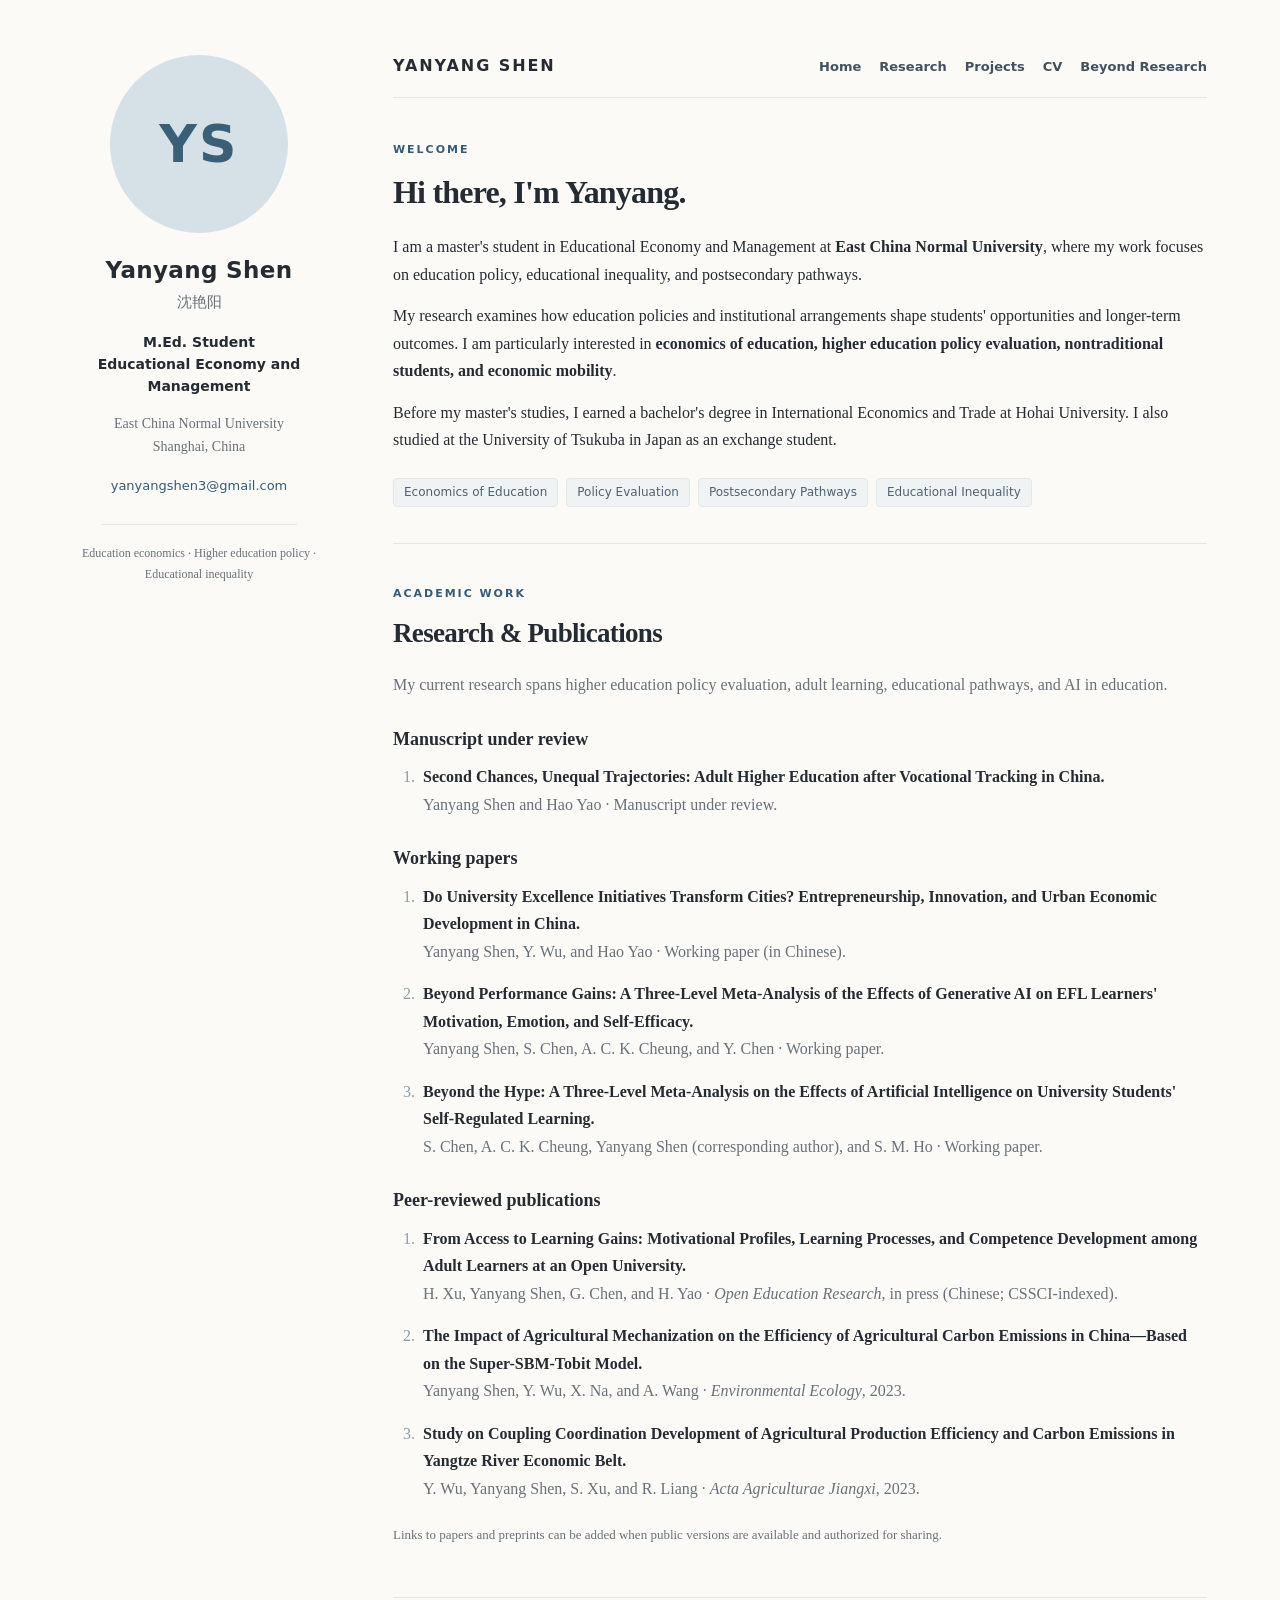
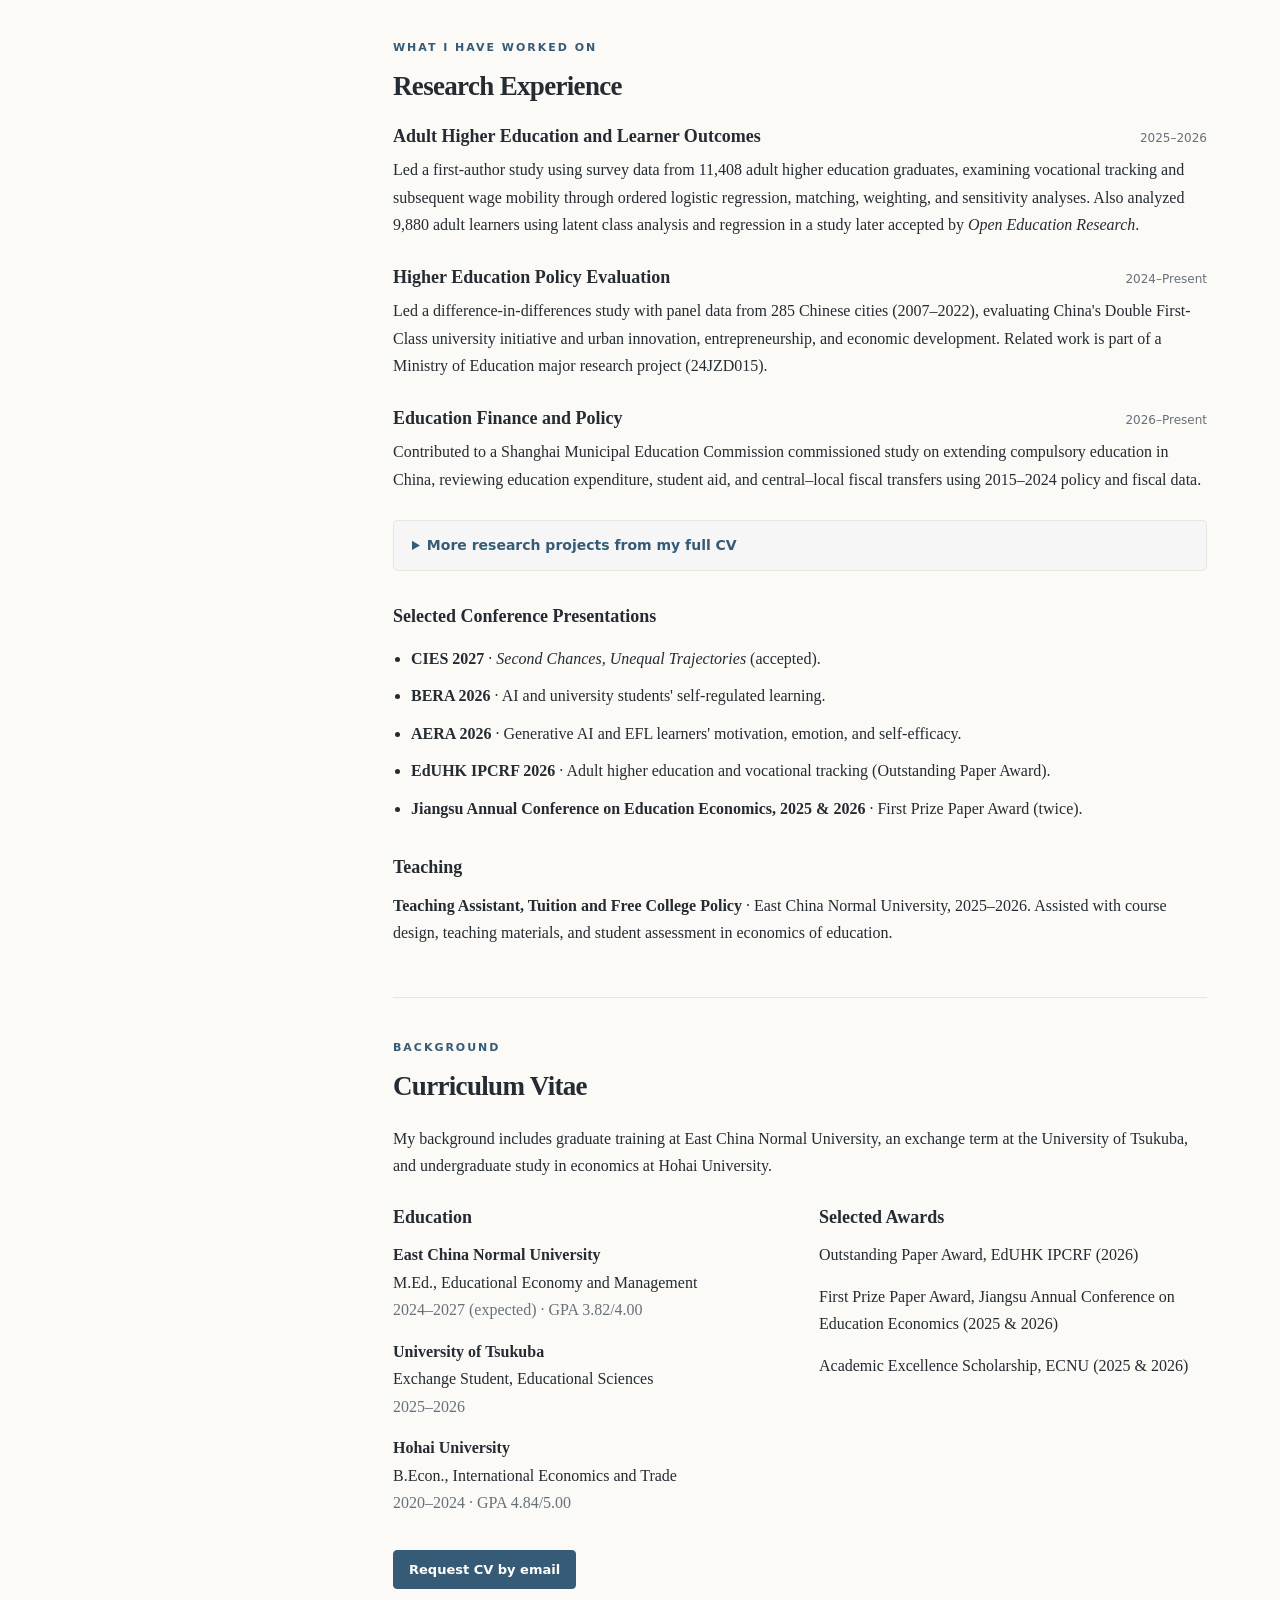
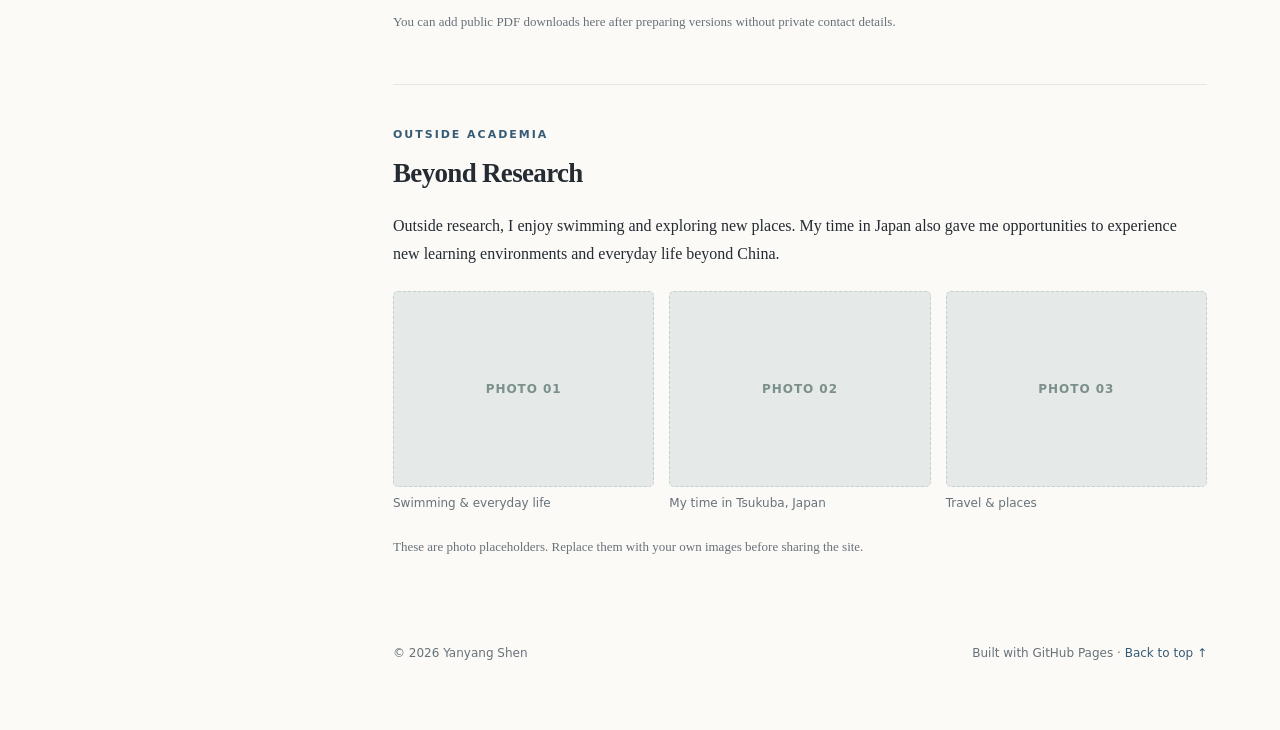
==== index.html @ a5c47062 "Add files via upload" ====
<!DOCTYPE html>
<html lang="en">
<head>
  <meta charset="utf-8">
  <meta name="viewport" content="width=device-width, initial-scale=1">
  <meta name="description" content="Academic website of Yanyang Shen: education economics, higher education policy, and educational inequality.">
  <meta name="theme-color" content="#fbfaf7">
  <title>Yanyang Shen | Academic Homepage</title>
  <link rel="stylesheet" href="styles.css">
</head>
<body>
  <div class="site-shell">
    <aside class="sidebar" aria-label="Profile">
      <div class="avatar" aria-label="Portrait placeholder">YS</div>
      <!-- To use your portrait, replace the line above with:
           <img class="avatar portrait" src="images/profile.jpg" alt="Portrait of Yanyang Shen">
      -->
      <h1>Yanyang Shen</h1>
      <p class="name-chinese">沈艳阳</p>
      <p class="role">M.Ed. Student<br>Educational Economy and Management</p>
      <p class="affiliation">East China Normal University<br>Shanghai, China</p>
      <a class="email" href="mailto:yanyangshen3@gmail.com">yanyangshen3@gmail.com</a>
      <div class="sidebar-rule"></div>
      <p class="small-note">Education economics · Higher education policy · Educational inequality</p>
    </aside>

    <main class="content">
      <header class="site-header">
        <div class="brand">YANYANG SHEN</div>
        <nav aria-label="Main navigation">
          <a href="#home">Home</a>
          <a href="#research">Research</a>
          <a href="#projects">Projects</a>
          <a href="#cv">CV</a>
          <a href="#life">Beyond Research</a>
        </nav>
      </header>

      <section id="home" class="section intro">
        <p class="eyebrow">Welcome</p>
        <h2>Hi there, I'm Yanyang.</h2>
        <p>I am a master's student in Educational Economy and Management at <strong>East China Normal University</strong>, where my work focuses on education policy, educational inequality, and postsecondary pathways.</p>
        <p>My research examines how education policies and institutional arrangements shape students' opportunities and longer-term outcomes. I am particularly interested in <strong>economics of education, higher education policy evaluation, nontraditional students, and economic mobility</strong>.</p>
        <p>Before my master's studies, I earned a bachelor's degree in International Economics and Trade at Hohai University. I also studied at the University of Tsukuba in Japan as an exchange student.</p>
        <div class="keywords"><span>Economics of Education</span><span>Policy Evaluation</span><span>Postsecondary Pathways</span><span>Educational Inequality</span></div>
      </section>

      <section id="research" class="section">
        <p class="eyebrow">Academic work</p>
        <h2>Research &amp; Publications</h2>
        <p class="section-intro">My current research spans higher education policy evaluation, adult learning, educational pathways, and AI in education.</p>
        <h3>Manuscript under review</h3>
        <ol class="pub-list">
          <li><strong>Second Chances, Unequal Trajectories: Adult Higher Education after Vocational Tracking in China.</strong><br><span class="muted">Yanyang Shen and Hao Yao · Manuscript under review.</span></li>
        </ol>
        <h3>Working papers</h3>
        <ol class="pub-list">
          <li><strong>Do University Excellence Initiatives Transform Cities? Entrepreneurship, Innovation, and Urban Economic Development in China.</strong><br><span class="muted">Yanyang Shen, Y. Wu, and Hao Yao · Working paper (in Chinese).</span></li>
          <li><strong>Beyond Performance Gains: A Three-Level Meta-Analysis of the Effects of Generative AI on EFL Learners' Motivation, Emotion, and Self-Efficacy.</strong><br><span class="muted">Yanyang Shen, S. Chen, A. C. K. Cheung, and Y. Chen · Working paper.</span></li>
          <li><strong>Beyond the Hype: A Three-Level Meta-Analysis on the Effects of Artificial Intelligence on University Students' Self-Regulated Learning.</strong><br><span class="muted">S. Chen, A. C. K. Cheung, Yanyang Shen (corresponding author), and S. M. Ho · Working paper.</span></li>
        </ol>
        <h3>Peer-reviewed publications</h3>
        <ol class="pub-list">
          <li><strong>From Access to Learning Gains: Motivational Profiles, Learning Processes, and Competence Development among Adult Learners at an Open University.</strong><br><span class="muted">H. Xu, Yanyang Shen, G. Chen, and H. Yao · <em>Open Education Research</em>, in press (Chinese; CSSCI-indexed).</span></li>
          <li><strong>The Impact of Agricultural Mechanization on the Efficiency of Agricultural Carbon Emissions in China—Based on the Super-SBM-Tobit Model.</strong><br><span class="muted">Yanyang Shen, Y. Wu, X. Na, and A. Wang · <em>Environmental Ecology</em>, 2023.</span></li>
          <li><strong>Study on Coupling Coordination Development of Agricultural Production Efficiency and Carbon Emissions in Yangtze River Economic Belt.</strong><br><span class="muted">Y. Wu, Yanyang Shen, S. Xu, and R. Liang · <em>Acta Agriculturae Jiangxi</em>, 2023.</span></li>
        </ol>
        <p class="fine-print">Links to papers and preprints can be added when public versions are available and authorized for sharing.</p>
      </section>

      <section id="projects" class="section">
        <p class="eyebrow">What I have worked on</p>
        <h2>Research Experience</h2>
        <div class="entry"><div class="entry-heading"><h3>Adult Higher Education and Learner Outcomes</h3><span>2025–2026</span></div><p>Led a first-author study using survey data from 11,408 adult higher education graduates, examining vocational tracking and subsequent wage mobility through ordered logistic regression, matching, weighting, and sensitivity analyses. Also analyzed 9,880 adult learners using latent class analysis and regression in a study later accepted by <em>Open Education Research</em>.</p></div>
        <div class="entry"><div class="entry-heading"><h3>Higher Education Policy Evaluation</h3><span>2024–Present</span></div><p>Led a difference-in-differences study with panel data from 285 Chinese cities (2007–2022), evaluating China's Double First-Class university initiative and urban innovation, entrepreneurship, and economic development. Related work is part of a Ministry of Education major research project (24JZD015).</p></div>
        <div class="entry"><div class="entry-heading"><h3>Education Finance and Policy</h3><span>2026–Present</span></div><p>Contributed to a Shanghai Municipal Education Commission commissioned study on extending compulsory education in China, reviewing education expenditure, student aid, and central–local fiscal transfers using 2015–2024 policy and fiscal data.</p></div>
        <details class="extra"><summary>More research projects from my full CV</summary>
          <ul>
            <li><strong>University Program Restructuring and Emerging Industry Development:</strong> master's thesis in progress, using longitudinal administrative data and text-based measures of program–industry alignment.</li>
            <li><strong>Shanghai and OECD Education Expenditure:</strong> comparative research on doctoral education, funding and disciplinary allocation (2024).</li>
            <li><strong>Vocational Bachelor's Degree Policy:</strong> research on policy formulation, diffusion and institutional transition under a National Social Science Fund key project (2025).</li>
            <li><strong>Shanghai Higher Education Clusters:</strong> comparative case analysis of Greater Boston and regional innovation systems (2025–2026).</li>
            <li><strong>K–12 Curriculum Leadership:</strong> research design and conceptual work on cross-boundary curriculum leadership (2024–Present).</li>
          </ul>
        </details>

        <h3 class="subsection-title">Selected Conference Presentations</h3>
        <ul class="plain-list">
          <li><strong>CIES 2027</strong> · <em>Second Chances, Unequal Trajectories</em> (accepted).</li>
          <li><strong>BERA 2026</strong> · AI and university students' self-regulated learning.</li>
          <li><strong>AERA 2026</strong> · Generative AI and EFL learners' motivation, emotion, and self-efficacy.</li>
          <li><strong>EdUHK IPCRF 2026</strong> · Adult higher education and vocational tracking (Outstanding Paper Award).</li>
          <li><strong>Jiangsu Annual Conference on Education Economics, 2025 &amp; 2026</strong> · First Prize Paper Award (twice).</li>
        </ul>
        <h3 class="subsection-title">Teaching</h3>
        <p><strong>Teaching Assistant, Tuition and Free College Policy</strong> · East China Normal University, 2025–2026. Assisted with course design, teaching materials, and student assessment in economics of education.</p>
      </section>

      <section id="cv" class="section">
        <p class="eyebrow">Background</p>
        <h2>Curriculum Vitae</h2>
        <p>My background includes graduate training at East China Normal University, an exchange term at the University of Tsukuba, and undergraduate study in economics at Hohai University.</p>
        <div class="cv-grid">
          <div><h3>Education</h3><p><strong>East China Normal University</strong><br>M.Ed., Educational Economy and Management<br><span class="muted">2024–2027 (expected) · GPA 3.82/4.00</span></p><p><strong>University of Tsukuba</strong><br>Exchange Student, Educational Sciences<br><span class="muted">2025–2026</span></p><p><strong>Hohai University</strong><br>B.Econ., International Economics and Trade<br><span class="muted">2020–2024 · GPA 4.84/5.00</span></p></div>
          <div><h3>Selected Awards</h3><p>Outstanding Paper Award, EdUHK IPCRF (2026)</p><p>First Prize Paper Award, Jiangsu Annual Conference on Education Economics (2025 &amp; 2026)</p><p>Academic Excellence Scholarship, ECNU (2025 &amp; 2026)</p></div>
        </div>
        <div class="cv-downloads">
          <!-- Before publishing public CV PDFs: remove private phone numbers/contact details.
          Upload them to the cv/ folder, then remove the HTML comment around these links:
          <a class="button" href="cv/Yanyang_Shen_Research_CV.pdf">Download 2-page CV</a>
          <a class="button button-secondary" href="cv/Yanyang_Shen_Full_CV.pdf">Download full CV</a>
          -->
          <a class="button" href="mailto:yanyangshen3@gmail.com?subject=CV%20request">Request CV by email</a>
        </div>
        <p class="fine-print">You can add public PDF downloads here after preparing versions without private contact details.</p>
      </section>

      <section id="life" class="section">
        <p class="eyebrow">Outside academia</p>
        <h2>Beyond Research</h2>
        <p>Outside research, I enjoy swimming and exploring new places. My time in Japan also gave me opportunities to experience new learning environments and everyday life beyond China.</p>
        <div class="gallery">
          <figure class="photo-placeholder"><div class="photo-box">PHOTO 01</div><figcaption>Swimming &amp; everyday life</figcaption></figure>
          <figure class="photo-placeholder"><div class="photo-box">PHOTO 02</div><figcaption>My time in Tsukuba, Japan</figcaption></figure>
          <figure class="photo-placeholder"><div class="photo-box">PHOTO 03</div><figcaption>Travel &amp; places</figcaption></figure>
        </div>
        <!-- Replace a placeholder with:
             <figure><img src="images/tsukuba.jpg" alt="A photo from Tsukuba"><figcaption>Tsukuba, Japan</figcaption></figure>
        -->
        <p class="fine-print">These are photo placeholders. Replace them with your own images before sharing the site.</p>
      </section>

      <footer><span>© <span id="year">2026</span> Yanyang Shen</span><span>Built with GitHub Pages · <a href="#home">Back to top ↑</a></span></footer>
    </main>
  </div>
</body>
</html>
---- styles.css ----
:root{color-scheme:light;--paper:#fbfaf7;--surface:#ffffff;--ink:#252b32;--muted:#68717a;--line:#e7e5e0;--accent:#365b76;--tint:#f0f3f3}*{box-sizing:border-box}html{scroll-behavior:smooth}body{margin:0;background:var(--paper);color:var(--ink);font:16px/1.72 Georgia,'Times New Roman',serif}a{color:var(--accent);text-decoration:none}a:hover{text-decoration:underline}.site-shell{max-width:1210px;margin:auto;padding:48px 38px;display:grid;grid-template-columns:252px minmax(0,1fr);gap:68px}.sidebar{position:sticky;top:48px;align-self:start;text-align:center;padding-top:7px}.avatar{width:178px;height:178px;border-radius:50%;margin:0 auto 23px;display:flex;align-items:center;justify-content:center;background:#d6e1e7;color:#3a6078;font:700 52px/1 system-ui,sans-serif;letter-spacing:.04em}.portrait{display:block;object-fit:cover}.sidebar h1{font:700 23px/1.25 system-ui,-apple-system,'Segoe UI',sans-serif;letter-spacing:.015em;margin:0}.name-chinese{margin:5px 0 15px;color:var(--muted);font-size:15px}.role{font:600 14px/1.6 system-ui,sans-serif;margin:0 0 14px}.affiliation{color:var(--muted);font-size:14px;line-height:1.65;margin:0 0 13px}.email{font:13px/1.6 system-ui,sans-serif;overflow-wrap:anywhere}.sidebar-rule{height:1px;background:var(--line);margin:26px auto 18px;width:78%}.small-note{font-size:12px;color:var(--muted);line-height:1.7;margin:0}.content{min-width:0}.site-header{display:flex;justify-content:space-between;gap:24px;align-items:center;padding:8px 0 20px;border-bottom:1px solid var(--line);margin-bottom:38px}.brand{font:700 16px/1.3 system-ui,sans-serif;letter-spacing:.12em;white-space:nowrap}.site-header nav{display:flex;gap:18px;justify-content:flex-end;flex-wrap:wrap}.site-header nav a{font:600 13px/1.5 system-ui,sans-serif;color:#42515f}.site-header nav a:hover{color:var(--accent)}.section{scroll-margin-top:30px;padding:6px 0 36px;border-bottom:1px solid var(--line);margin-bottom:36px}.section:last-of-type{border-bottom:0}.eyebrow{font:700 11px/1.5 system-ui,sans-serif;text-transform:uppercase;letter-spacing:.18em;color:var(--accent);margin:0 0 10px}.section h2{font-size:27px;font-weight:600;letter-spacing:-.025em;line-height:1.25;margin:0 0 21px}.intro h2{font-size:32px}.section h3{font-size:18px;font-weight:600;line-height:1.3;margin:29px 0 12px}.section p{margin:0 0 14px}.section-intro{color:var(--muted)}.keywords{display:flex;flex-wrap:wrap;gap:8px;margin-top:24px}.keywords span{background:var(--tint);border:1px solid #e1e7e8;padding:4px 10px;border-radius:4px;font:12px/1.6 system-ui,sans-serif;color:#4d6273}.pub-list{padding-left:26px;margin:0}.pub-list li{padding-left:4px;margin-bottom:15px}.pub-list li::marker{color:#8a9ca7}.muted{color:var(--muted)}.fine-print{font-size:13px;color:var(--muted);margin-top:22px!important}.entry{margin:0 0 27px}.entry-heading{display:flex;align-items:baseline;justify-content:space-between;gap:14px}.entry-heading h3{margin:0 0 8px}.entry-heading span{font:12px/1.4 system-ui,sans-serif;color:var(--muted);white-space:nowrap}.entry p{margin:0}.extra{background:#f5f6f5;border:1px solid var(--line);padding:14px 18px;margin-top:8px;border-radius:5px}.extra summary{cursor:pointer;color:var(--accent);font:600 14px/1.5 system-ui,sans-serif}.extra ul{margin:15px 0 0;padding-left:19px}.extra li{margin-bottom:7px}.subsection-title{margin-top:34px!important}.plain-list{padding-left:18px}.plain-list li{margin-bottom:10px}.cv-grid{display:grid;grid-template-columns:1fr 1fr;gap:38px}.cv-grid h3{margin-top:12px}.cv-downloads{display:flex;gap:12px;flex-wrap:wrap;margin-top:19px}.button{display:inline-block;background:var(--accent);color:white;border:1px solid var(--accent);padding:9px 15px;border-radius:4px;font:600 13px/1.5 system-ui,sans-serif}.button:hover{background:#294960;text-decoration:none}.button-secondary{background:transparent;color:var(--accent)}.gallery{display:grid;grid-template-columns:repeat(3,minmax(0,1fr));gap:15px;margin:24px 0}.gallery figure{margin:0}.photo-box,.gallery img{display:flex;justify-content:center;align-items:center;width:100%;aspect-ratio:4/3;border-radius:5px;background:#e5e9e8;border:1px dashed #c5d0cd;color:#7b8f8b;font:700 12px/1 system-ui,sans-serif;letter-spacing:.08em}.gallery img{object-fit:cover;border:0}.gallery figcaption{margin-top:7px;font:12px/1.5 system-ui,sans-serif;color:var(--muted)}footer{display:flex;justify-content:space-between;flex-wrap:wrap;gap:12px;color:var(--muted);font:12px/1.6 system-ui,sans-serif;padding-bottom:18px}@media(max-width:950px){.site-shell{grid-template-columns:210px minmax(0,1fr);gap:36px;padding:34px 23px}.site-header{display:block}.site-header nav{justify-content:flex-start;margin-top:14px;gap:14px}.avatar{width:145px;height:145px;font-size:44px}}@media(max-width:680px){body{font-size:15px}.site-shell{display:block;padding:22px 19px}.sidebar{position:static;max-width:500px;margin:0 auto 28px}.avatar{height:110px;width:110px;font-size:33px;margin-bottom:13px}.sidebar-rule,.small-note{display:none}.sidebar h1{font-size:21px}.affiliation{margin-bottom:7px}.role{margin-bottom:7px}.site-header{margin-bottom:28px}.site-header nav{gap:12px 16px}.section{margin-bottom:27px;padding-bottom:25px}.intro h2{font-size:28px}.section h2{font-size:25px}.entry-heading{display:block}.entry-heading span{display:block;margin-bottom:7px}.cv-grid{grid-template-columns:1fr;gap:0}.gallery{grid-template-columns:repeat(2,minmax(0,1fr))}.gallery figure:last-child{grid-column:1/-1;max-width:270px}}@media(prefers-reduced-motion:reduce){html{scroll-behavior:auto}}
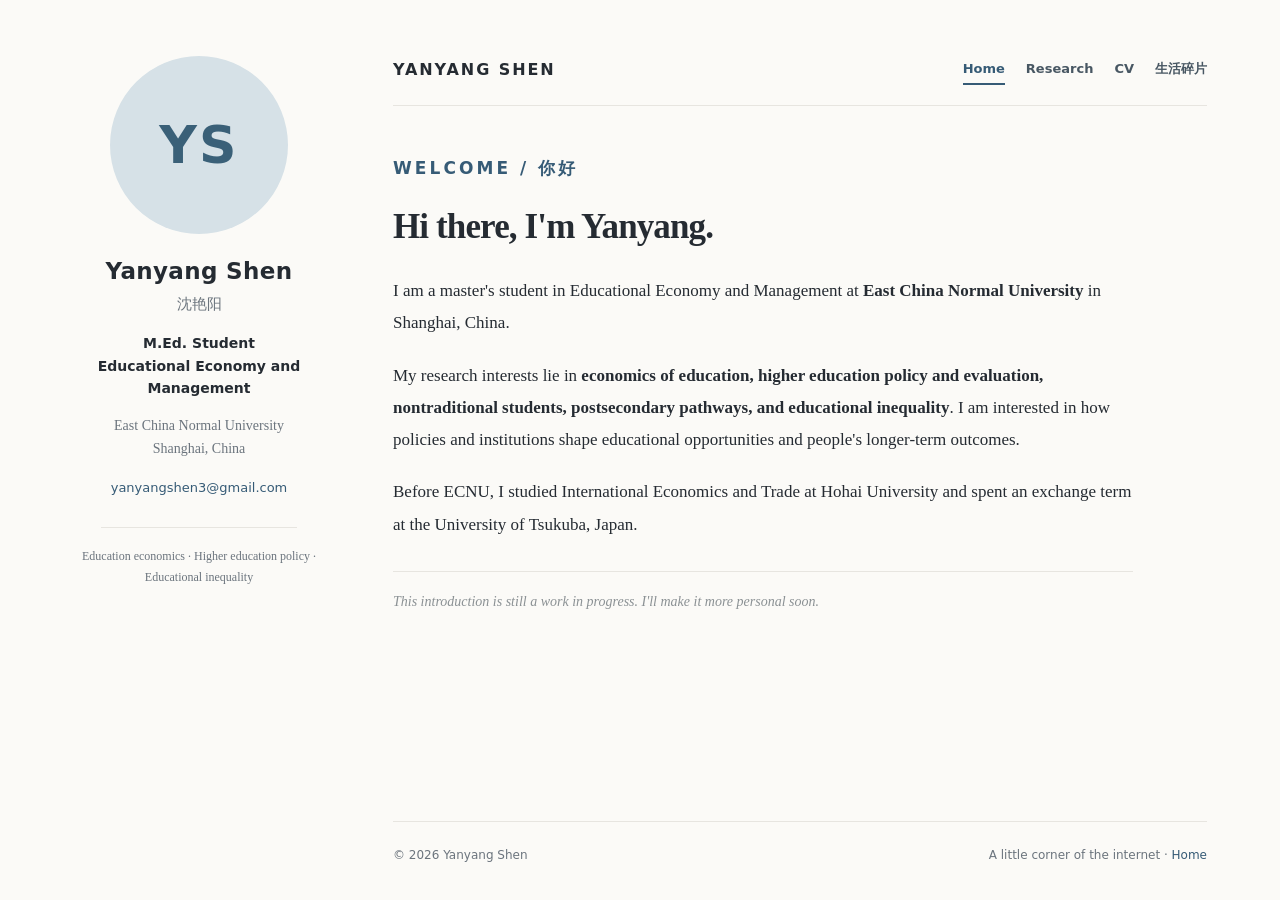
==== commit e7843dc7: "Add files via upload" ====
--- a/index.html
+++ b/index.html
@@ -3,20 +3,36 @@
 <head>
   <meta charset="utf-8">
   <meta name="viewport" content="width=device-width, initial-scale=1">
-  <meta name="description" content="Academic website of Yanyang Shen: education economics, higher education policy, and educational inequality.">
+  <meta name="description" content="Personal academic website of Yanyang Shen — education economics, higher education policy, and life beyond research.">
   <meta name="theme-color" content="#fbfaf7">
-  <title>Yanyang Shen | Academic Homepage</title>
-  <link rel="stylesheet" href="styles.css">
+  <title>Home | Yanyang Shen</title>
+  <link rel="stylesheet" href="styles.css?v=2">
+  <script>
+    // Show the opening animation once per browser tab/session.
+    try {
+      if (!sessionStorage.getItem('ys-intro-seen') && !window.matchMedia('(prefers-reduced-motion: reduce)').matches) {
+        document.documentElement.classList.add('play-intro');
+      }
+    } catch (e) { /* The website also works if storage is unavailable. */ }
+  </script>
 </head>
-<body>
+<body data-page="home">
+  <div class="opening-screen" aria-hidden="true">
+    <div class="opening-inner">
+      <span class="opening-small">WELCOME TO MY LITTLE CORNER</span>
+      <span class="opening-name">Yanyang Shen</span>
+      <span class="opening-rule"></span>
+      <span class="opening-foot">RESEARCH <span aria-hidden="true">·</span> LIFE <span aria-hidden="true">·</span> NOTES</span>
+    </div>
+  </div>
   <div class="site-shell">
-    <aside class="sidebar" aria-label="Profile">
+    <aside class="sidebar" aria-label="Personal profile">
       <div class="avatar" aria-label="Portrait placeholder">YS</div>
-      <!-- To use your portrait, replace the line above with:
+      <!-- When ready, replace the avatar above with:
            <img class="avatar portrait" src="images/profile.jpg" alt="Portrait of Yanyang Shen">
       -->
       <h1>Yanyang Shen</h1>
-      <p class="name-chinese">沈艳阳</p>
+      <p class="name-chinese" lang="zh-CN">沈艳阳</p>
       <p class="role">M.Ed. Student<br>Educational Economy and Management</p>
       <p class="affiliation">East China Normal University<br>Shanghai, China</p>
       <a class="email" href="mailto:yanyangshen3@gmail.com">yanyangshen3@gmail.com</a>
@@ -24,114 +40,32 @@
       <p class="small-note">Education economics · Higher education policy · Educational inequality</p>
     </aside>
 
-    <main class="content">
+    <main class="content" id="main-content">
       <header class="site-header">
-        <div class="brand">YANYANG SHEN</div>
+        <a class="brand" href="index.html" aria-label="Yanyang Shen — Home">YANYANG SHEN</a>
         <nav aria-label="Main navigation">
-          <a href="#home">Home</a>
-          <a href="#research">Research</a>
-          <a href="#projects">Projects</a>
-          <a href="#cv">CV</a>
-          <a href="#life">Beyond Research</a>
+          <a href="index.html" aria-current="page">Home</a>
+          <a href="research.html">Research</a>
+          <a href="cv.html">CV</a>
+          <a href="life.html">生活碎片</a>
         </nav>
       </header>
-
-      <section id="home" class="section intro">
-        <p class="eyebrow">Welcome</p>
-        <h2>Hi there, I'm Yanyang.</h2>
-        <p>I am a master's student in Educational Economy and Management at <strong>East China Normal University</strong>, where my work focuses on education policy, educational inequality, and postsecondary pathways.</p>
-        <p>My research examines how education policies and institutional arrangements shape students' opportunities and longer-term outcomes. I am particularly interested in <strong>economics of education, higher education policy evaluation, nontraditional students, and economic mobility</strong>.</p>
-        <p>Before my master's studies, I earned a bachelor's degree in International Economics and Trade at Hohai University. I also studied at the University of Tsukuba in Japan as an exchange student.</p>
-        <div class="keywords"><span>Economics of Education</span><span>Policy Evaluation</span><span>Postsecondary Pathways</span><span>Educational Inequality</span></div>
+      <section class="page-section home-intro" aria-labelledby="page-title">
+        <p class="eyebrow">WELCOME / 你好</p>
+        <h2 id="page-title">Hi there, I'm Yanyang.</h2>
+        <!-- This introduction is a first draft. Replace it with your own voice later. -->
+        <p>I am a master's student in Educational Economy and Management at <strong>East China Normal University</strong> in Shanghai, China.</p>
+        <p>My research interests lie in <strong>economics of education, higher education policy and evaluation, nontraditional students, postsecondary pathways, and educational inequality</strong>. I am interested in how policies and institutions shape educational opportunities and people's longer-term outcomes.</p>
+        <p>Before ECNU, I studied International Economics and Trade at Hohai University and spent an exchange term at the University of Tsukuba, Japan.</p>
+        <p class="soft-note">This introduction is still a work in progress. I'll make it more personal soon.</p>
       </section>
 
-      <section id="research" class="section">
-        <p class="eyebrow">Academic work</p>
-        <h2>Research &amp; Publications</h2>
-        <p class="section-intro">My current research spans higher education policy evaluation, adult learning, educational pathways, and AI in education.</p>
-        <h3>Manuscript under review</h3>
-        <ol class="pub-list">
-          <li><strong>Second Chances, Unequal Trajectories: Adult Higher Education after Vocational Tracking in China.</strong><br><span class="muted">Yanyang Shen and Hao Yao · Manuscript under review.</span></li>
-        </ol>
-        <h3>Working papers</h3>
-        <ol class="pub-list">
-          <li><strong>Do University Excellence Initiatives Transform Cities? Entrepreneurship, Innovation, and Urban Economic Development in China.</strong><br><span class="muted">Yanyang Shen, Y. Wu, and Hao Yao · Working paper (in Chinese).</span></li>
-          <li><strong>Beyond Performance Gains: A Three-Level Meta-Analysis of the Effects of Generative AI on EFL Learners' Motivation, Emotion, and Self-Efficacy.</strong><br><span class="muted">Yanyang Shen, S. Chen, A. C. K. Cheung, and Y. Chen · Working paper.</span></li>
-          <li><strong>Beyond the Hype: A Three-Level Meta-Analysis on the Effects of Artificial Intelligence on University Students' Self-Regulated Learning.</strong><br><span class="muted">S. Chen, A. C. K. Cheung, Yanyang Shen (corresponding author), and S. M. Ho · Working paper.</span></li>
-        </ol>
-        <h3>Peer-reviewed publications</h3>
-        <ol class="pub-list">
-          <li><strong>From Access to Learning Gains: Motivational Profiles, Learning Processes, and Competence Development among Adult Learners at an Open University.</strong><br><span class="muted">H. Xu, Yanyang Shen, G. Chen, and H. Yao · <em>Open Education Research</em>, in press (Chinese; CSSCI-indexed).</span></li>
-          <li><strong>The Impact of Agricultural Mechanization on the Efficiency of Agricultural Carbon Emissions in China—Based on the Super-SBM-Tobit Model.</strong><br><span class="muted">Yanyang Shen, Y. Wu, X. Na, and A. Wang · <em>Environmental Ecology</em>, 2023.</span></li>
-          <li><strong>Study on Coupling Coordination Development of Agricultural Production Efficiency and Carbon Emissions in Yangtze River Economic Belt.</strong><br><span class="muted">Y. Wu, Yanyang Shen, S. Xu, and R. Liang · <em>Acta Agriculturae Jiangxi</em>, 2023.</span></li>
-        </ol>
-        <p class="fine-print">Links to papers and preprints can be added when public versions are available and authorized for sharing.</p>
-      </section>
-
-      <section id="projects" class="section">
-        <p class="eyebrow">What I have worked on</p>
-        <h2>Research Experience</h2>
-        <div class="entry"><div class="entry-heading"><h3>Adult Higher Education and Learner Outcomes</h3><span>2025–2026</span></div><p>Led a first-author study using survey data from 11,408 adult higher education graduates, examining vocational tracking and subsequent wage mobility through ordered logistic regression, matching, weighting, and sensitivity analyses. Also analyzed 9,880 adult learners using latent class analysis and regression in a study later accepted by <em>Open Education Research</em>.</p></div>
-        <div class="entry"><div class="entry-heading"><h3>Higher Education Policy Evaluation</h3><span>2024–Present</span></div><p>Led a difference-in-differences study with panel data from 285 Chinese cities (2007–2022), evaluating China's Double First-Class university initiative and urban innovation, entrepreneurship, and economic development. Related work is part of a Ministry of Education major research project (24JZD015).</p></div>
-        <div class="entry"><div class="entry-heading"><h3>Education Finance and Policy</h3><span>2026–Present</span></div><p>Contributed to a Shanghai Municipal Education Commission commissioned study on extending compulsory education in China, reviewing education expenditure, student aid, and central–local fiscal transfers using 2015–2024 policy and fiscal data.</p></div>
-        <details class="extra"><summary>More research projects from my full CV</summary>
-          <ul>
-            <li><strong>University Program Restructuring and Emerging Industry Development:</strong> master's thesis in progress, using longitudinal administrative data and text-based measures of program–industry alignment.</li>
-            <li><strong>Shanghai and OECD Education Expenditure:</strong> comparative research on doctoral education, funding and disciplinary allocation (2024).</li>
-            <li><strong>Vocational Bachelor's Degree Policy:</strong> research on policy formulation, diffusion and institutional transition under a National Social Science Fund key project (2025).</li>
-            <li><strong>Shanghai Higher Education Clusters:</strong> comparative case analysis of Greater Boston and regional innovation systems (2025–2026).</li>
-            <li><strong>K–12 Curriculum Leadership:</strong> research design and conceptual work on cross-boundary curriculum leadership (2024–Present).</li>
-          </ul>
-        </details>
-
-        <h3 class="subsection-title">Selected Conference Presentations</h3>
-        <ul class="plain-list">
-          <li><strong>CIES 2027</strong> · <em>Second Chances, Unequal Trajectories</em> (accepted).</li>
-          <li><strong>BERA 2026</strong> · AI and university students' self-regulated learning.</li>
-          <li><strong>AERA 2026</strong> · Generative AI and EFL learners' motivation, emotion, and self-efficacy.</li>
-          <li><strong>EdUHK IPCRF 2026</strong> · Adult higher education and vocational tracking (Outstanding Paper Award).</li>
-          <li><strong>Jiangsu Annual Conference on Education Economics, 2025 &amp; 2026</strong> · First Prize Paper Award (twice).</li>
-        </ul>
-        <h3 class="subsection-title">Teaching</h3>
-        <p><strong>Teaching Assistant, Tuition and Free College Policy</strong> · East China Normal University, 2025–2026. Assisted with course design, teaching materials, and student assessment in economics of education.</p>
-      </section>
-
-      <section id="cv" class="section">
-        <p class="eyebrow">Background</p>
-        <h2>Curriculum Vitae</h2>
-        <p>My background includes graduate training at East China Normal University, an exchange term at the University of Tsukuba, and undergraduate study in economics at Hohai University.</p>
-        <div class="cv-grid">
-          <div><h3>Education</h3><p><strong>East China Normal University</strong><br>M.Ed., Educational Economy and Management<br><span class="muted">2024–2027 (expected) · GPA 3.82/4.00</span></p><p><strong>University of Tsukuba</strong><br>Exchange Student, Educational Sciences<br><span class="muted">2025–2026</span></p><p><strong>Hohai University</strong><br>B.Econ., International Economics and Trade<br><span class="muted">2020–2024 · GPA 4.84/5.00</span></p></div>
-          <div><h3>Selected Awards</h3><p>Outstanding Paper Award, EdUHK IPCRF (2026)</p><p>First Prize Paper Award, Jiangsu Annual Conference on Education Economics (2025 &amp; 2026)</p><p>Academic Excellence Scholarship, ECNU (2025 &amp; 2026)</p></div>
-        </div>
-        <div class="cv-downloads">
-          <!-- Before publishing public CV PDFs: remove private phone numbers/contact details.
-          Upload them to the cv/ folder, then remove the HTML comment around these links:
-          <a class="button" href="cv/Yanyang_Shen_Research_CV.pdf">Download 2-page CV</a>
-          <a class="button button-secondary" href="cv/Yanyang_Shen_Full_CV.pdf">Download full CV</a>
-          -->
-          <a class="button" href="mailto:yanyangshen3@gmail.com?subject=CV%20request">Request CV by email</a>
-        </div>
-        <p class="fine-print">You can add public PDF downloads here after preparing versions without private contact details.</p>
-      </section>
-
-      <section id="life" class="section">
-        <p class="eyebrow">Outside academia</p>
-        <h2>Beyond Research</h2>
-        <p>Outside research, I enjoy swimming and exploring new places. My time in Japan also gave me opportunities to experience new learning environments and everyday life beyond China.</p>
-        <div class="gallery">
-          <figure class="photo-placeholder"><div class="photo-box">PHOTO 01</div><figcaption>Swimming &amp; everyday life</figcaption></figure>
-          <figure class="photo-placeholder"><div class="photo-box">PHOTO 02</div><figcaption>My time in Tsukuba, Japan</figcaption></figure>
-          <figure class="photo-placeholder"><div class="photo-box">PHOTO 03</div><figcaption>Travel &amp; places</figcaption></figure>
-        </div>
-        <!-- Replace a placeholder with:
-             <figure><img src="images/tsukuba.jpg" alt="A photo from Tsukuba"><figcaption>Tsukuba, Japan</figcaption></figure>
-        -->
-        <p class="fine-print">These are photo placeholders. Replace them with your own images before sharing the site.</p>
-      </section>
-
-      <footer><span>© <span id="year">2026</span> Yanyang Shen</span><span>Built with GitHub Pages · <a href="#home">Back to top ↑</a></span></footer>
+      <footer>
+        <span>© <span class="year">2026</span> Yanyang Shen</span>
+        <span>A little corner of the internet · <a href="index.html">Home</a></span>
+      </footer>
     </main>
   </div>
+  <script src="script.js?v=2" defer></script>
 </body>
 </html>
--- a/styles.css
+++ b/styles.css
@@ -1 +1,20 @@
-:root{color-scheme:light;--paper:#fbfaf7;--surface:#ffffff;--ink:#252b32;--muted:#68717a;--line:#e7e5e0;--accent:#365b76;--tint:#f0f3f3}*{box-sizing:border-box}html{scroll-behavior:smooth}body{margin:0;background:var(--paper);color:var(--ink);font:16px/1.72 Georgia,'Times New Roman',serif}a{color:var(--accent);text-decoration:none}a:hover{text-decoration:underline}.site-shell{max-width:1210px;margin:auto;padding:48px 38px;display:grid;grid-template-columns:252px minmax(0,1fr);gap:68px}.sidebar{position:sticky;top:48px;align-self:start;text-align:center;padding-top:7px}.avatar{width:178px;height:178px;border-radius:50%;margin:0 auto 23px;display:flex;align-items:center;justify-content:center;background:#d6e1e7;color:#3a6078;font:700 52px/1 system-ui,sans-serif;letter-spacing:.04em}.portrait{display:block;object-fit:cover}.sidebar h1{font:700 23px/1.25 system-ui,-apple-system,'Segoe UI',sans-serif;letter-spacing:.015em;margin:0}.name-chinese{margin:5px 0 15px;color:var(--muted);font-size:15px}.role{font:600 14px/1.6 system-ui,sans-serif;margin:0 0 14px}.affiliation{color:var(--muted);font-size:14px;line-height:1.65;margin:0 0 13px}.email{font:13px/1.6 system-ui,sans-serif;overflow-wrap:anywhere}.sidebar-rule{height:1px;background:var(--line);margin:26px auto 18px;width:78%}.small-note{font-size:12px;color:var(--muted);line-height:1.7;margin:0}.content{min-width:0}.site-header{display:flex;justify-content:space-between;gap:24px;align-items:center;padding:8px 0 20px;border-bottom:1px solid var(--line);margin-bottom:38px}.brand{font:700 16px/1.3 system-ui,sans-serif;letter-spacing:.12em;white-space:nowrap}.site-header nav{display:flex;gap:18px;justify-content:flex-end;flex-wrap:wrap}.site-header nav a{font:600 13px/1.5 system-ui,sans-serif;color:#42515f}.site-header nav a:hover{color:var(--accent)}.section{scroll-margin-top:30px;padding:6px 0 36px;border-bottom:1px solid var(--line);margin-bottom:36px}.section:last-of-type{border-bottom:0}.eyebrow{font:700 11px/1.5 system-ui,sans-serif;text-transform:uppercase;letter-spacing:.18em;color:var(--accent);margin:0 0 10px}.section h2{font-size:27px;font-weight:600;letter-spacing:-.025em;line-height:1.25;margin:0 0 21px}.intro h2{font-size:32px}.section h3{font-size:18px;font-weight:600;line-height:1.3;margin:29px 0 12px}.section p{margin:0 0 14px}.section-intro{color:var(--muted)}.keywords{display:flex;flex-wrap:wrap;gap:8px;margin-top:24px}.keywords span{background:var(--tint);border:1px solid #e1e7e8;padding:4px 10px;border-radius:4px;font:12px/1.6 system-ui,sans-serif;color:#4d6273}.pub-list{padding-left:26px;margin:0}.pub-list li{padding-left:4px;margin-bottom:15px}.pub-list li::marker{color:#8a9ca7}.muted{color:var(--muted)}.fine-print{font-size:13px;color:var(--muted);margin-top:22px!important}.entry{margin:0 0 27px}.entry-heading{display:flex;align-items:baseline;justify-content:space-between;gap:14px}.entry-heading h3{margin:0 0 8px}.entry-heading span{font:12px/1.4 system-ui,sans-serif;color:var(--muted);white-space:nowrap}.entry p{margin:0}.extra{background:#f5f6f5;border:1px solid var(--line);padding:14px 18px;margin-top:8px;border-radius:5px}.extra summary{cursor:pointer;color:var(--accent);font:600 14px/1.5 system-ui,sans-serif}.extra ul{margin:15px 0 0;padding-left:19px}.extra li{margin-bottom:7px}.subsection-title{margin-top:34px!important}.plain-list{padding-left:18px}.plain-list li{margin-bottom:10px}.cv-grid{display:grid;grid-template-columns:1fr 1fr;gap:38px}.cv-grid h3{margin-top:12px}.cv-downloads{display:flex;gap:12px;flex-wrap:wrap;margin-top:19px}.button{display:inline-block;background:var(--accent);color:white;border:1px solid var(--accent);padding:9px 15px;border-radius:4px;font:600 13px/1.5 system-ui,sans-serif}.button:hover{background:#294960;text-decoration:none}.button-secondary{background:transparent;color:var(--accent)}.gallery{display:grid;grid-template-columns:repeat(3,minmax(0,1fr));gap:15px;margin:24px 0}.gallery figure{margin:0}.photo-box,.gallery img{display:flex;justify-content:center;align-items:center;width:100%;aspect-ratio:4/3;border-radius:5px;background:#e5e9e8;border:1px dashed #c5d0cd;color:#7b8f8b;font:700 12px/1 system-ui,sans-serif;letter-spacing:.08em}.gallery img{object-fit:cover;border:0}.gallery figcaption{margin-top:7px;font:12px/1.5 system-ui,sans-serif;color:var(--muted)}footer{display:flex;justify-content:space-between;flex-wrap:wrap;gap:12px;color:var(--muted);font:12px/1.6 system-ui,sans-serif;padding-bottom:18px}@media(max-width:950px){.site-shell{grid-template-columns:210px minmax(0,1fr);gap:36px;padding:34px 23px}.site-header{display:block}.site-header nav{justify-content:flex-start;margin-top:14px;gap:14px}.avatar{width:145px;height:145px;font-size:44px}}@media(max-width:680px){body{font-size:15px}.site-shell{display:block;padding:22px 19px}.sidebar{position:static;max-width:500px;margin:0 auto 28px}.avatar{height:110px;width:110px;font-size:33px;margin-bottom:13px}.sidebar-rule,.small-note{display:none}.sidebar h1{font-size:21px}.affiliation{margin-bottom:7px}.role{margin-bottom:7px}.site-header{margin-bottom:28px}.site-header nav{gap:12px 16px}.section{margin-bottom:27px;padding-bottom:25px}.intro h2{font-size:28px}.section h2{font-size:25px}.entry-heading{display:block}.entry-heading span{display:block;margin-bottom:7px}.cv-grid{grid-template-columns:1fr;gap:0}.gallery{grid-template-columns:repeat(2,minmax(0,1fr))}.gallery figure:last-child{grid-column:1/-1;max-width:270px}}@media(prefers-reduced-motion:reduce){html{scroll-behavior:auto}}
+/* Yanyang Shen · personal academic website v2 */
+:root{color-scheme:light;--paper:#fbfaf7;--surface:#fff;--ink:#252b32;--muted:#6b747d;--line:#e7e5e0;--accent:#365b76;--tint:#f0f3f3;--photo:#e9eceb}
+*{box-sizing:border-box}
+html{scroll-behavior:smooth}
+body{margin:0;background:var(--paper);color:var(--ink);font:16px/1.78 Georgia,'Times New Roman',serif;-webkit-font-smoothing:antialiased}
+a{color:var(--accent);text-decoration:none}a:hover{text-decoration:underline}a:focus-visible,summary:focus-visible{outline:2px solid var(--accent);outline-offset:4px}
+.site-shell{max-width:1210px;margin:0 auto;padding:49px 38px 32px;display:grid;grid-template-columns:252px minmax(0,1fr);gap:68px;min-height:100vh}
+.sidebar{position:sticky;top:48px;align-self:start;text-align:center;padding-top:7px}.avatar{width:178px;height:178px;border-radius:50%;margin:0 auto 23px;display:flex;align-items:center;justify-content:center;background:#d6e1e7;color:#3a6078;font:700 52px/1 system-ui,sans-serif;letter-spacing:.04em}.portrait{display:block;object-fit:cover}.sidebar h1{font:700 23px/1.25 system-ui,-apple-system,'Segoe UI',sans-serif;letter-spacing:.015em;margin:0}.name-chinese{margin:5px 0 15px;color:var(--muted);font-size:15px}.role{font:600 14px/1.6 system-ui,sans-serif;margin:0 0 14px}.affiliation{color:var(--muted);font-size:14px;line-height:1.65;margin:0 0 13px}.email{font:13px/1.6 system-ui,sans-serif;overflow-wrap:anywhere}.sidebar-rule{height:1px;background:var(--line);margin:26px auto 18px;width:78%}.small-note{font-size:12px;color:var(--muted);line-height:1.7;margin:0}
+.content{min-width:0;display:flex;flex-direction:column}.site-header{display:flex;justify-content:space-between;gap:24px;align-items:center;padding:8px 0 20px;border-bottom:1px solid var(--line);margin-bottom:46px}.brand{font:700 16px/1.3 system-ui,sans-serif;letter-spacing:.12em;white-space:nowrap;color:var(--ink)}.brand:hover{text-decoration:none;color:var(--accent)}.site-header nav{display:flex;gap:21px;justify-content:flex-end;flex-wrap:wrap}.site-header nav a{font:600 13px/1.5 system-ui,-apple-system,sans-serif;color:#485763;padding:2px 0 6px;position:relative}.site-header nav a::after{content:"";display:block;height:2px;position:absolute;left:0;right:100%;bottom:0;background:var(--accent);transition:right .2s ease}.site-header nav a:hover,.site-header nav a[aria-current=page]{color:var(--accent);text-decoration:none}.site-header nav a:hover::after,.site-header nav a[aria-current=page]::after{right:0}
+.page-section{padding:0 0 39px;border-bottom:1px solid var(--line);margin-bottom:41px}.page-section:last-of-type{border-bottom:none}.page-section h2{font-size:31px;font-weight:600;letter-spacing:-.025em;line-height:1.32;margin:0 0 23px}.page-section h3{font-size:18px;line-height:1.4;font-weight:600;margin:28px 0 12px}.page-section p{margin:0 0 16px}.eyebrow{font:700 11px/1.5 system-ui,-apple-system,sans-serif;text-transform:uppercase;letter-spacing:.18em;color:var(--accent);margin:0 0 12px}.section-intro{color:#58656d}.home-intro{max-width:740px;border-bottom:none;min-height:350px}.home-intro h2{font-size:35px;margin-bottom:25px}.home-intro p{font-size:17px;line-height:1.9;margin-bottom:20px}.soft-note{margin-top:30px!important;padding-top:17px;border-top:1px solid var(--line);font-size:14px!important;font-style:italic;color:#8b9194}
+.pub-list{padding-left:27px;margin:0}.pub-list li{padding-left:5px;margin-bottom:17px}.pub-list li::marker{color:#899ba7}.item-meta{display:block;color:var(--muted);font-size:14px;line-height:1.65;margin:3px 0 0}.muted{color:var(--muted)}.fine-print{font:13px/1.7 system-ui,sans-serif;color:var(--muted);margin-top:24px!important}.conference-list{padding:0;margin:0;list-style:none}.conference-list li{display:grid;grid-template-columns:67px 1fr;gap:14px;border-bottom:1px solid #eeece8;padding:14px 0}.conference-list li:last-child{border-bottom:0}.conf-year{font:600 12px/1.8 system-ui,sans-serif;color:#849298}.conference-list strong{font-weight:600}.conference-list p{color:var(--muted);font-size:14px;margin:2px 0 0}.entry{margin:0 0 27px}.entry-heading{display:flex;align-items:baseline;justify-content:space-between;gap:12px}.entry-heading h3{margin:0 0 8px}.entry-heading time{white-space:nowrap;font:12px/1.4 system-ui,sans-serif;color:var(--muted)}.entry p{margin:0}.extra{background:#f5f6f5;border:1px solid var(--line);padding:14px 18px;margin-top:4px;border-radius:6px}.extra summary{cursor:pointer;color:var(--accent);font:600 14px/1.5 system-ui,sans-serif}.extra ul{margin:15px 0 0;padding-left:18px}.extra li{margin-bottom:8px}
+.cv-preview{display:flex;gap:32px;align-items:center;border:1px solid var(--line);border-radius:7px;background:var(--surface);padding:30px;margin:36px 0 20px}.cv-paper{width:142px;min-width:142px;height:198px;background:#fdfdfc;border:1px solid #deded9;box-shadow:0 6px 17px #30465714;padding:18px 13px;transform:rotate(-2deg)}.cv-paper-head{height:10px;width:61%;margin-bottom:18px;background:#929da2}.cv-paper-head.small{height:5px;width:55%;margin:21px 0 10px}.cv-paper>span{display:block;height:4px;margin-bottom:9px;background:#e3e5e4}.cv-paper>span.short{width:56%}.cv-paper>span.medium{width:76%}.cv-preview-copy h3{font-size:23px;margin:7px 0 5px}.cv-preview-copy p{color:var(--muted)}.cv-label{color:var(--accent);font:700 11px/1.5 system-ui,sans-serif;letter-spacing:.15em}.cv-soon{display:inline-block;border:1px dashed #aab8bf;background:#f6f8f8;color:#758088;padding:9px 12px;border-radius:4px;font:13px/1.5 system-ui,sans-serif}.download-button{display:inline-block;border:1px solid var(--accent);background:var(--accent);color:white;border-radius:4px;padding:9px 15px;font:600 13px/1.5 system-ui,sans-serif}.download-button:hover{background:#2b4b61;color:white;text-decoration:none}
+.life-page{border-bottom:none}.life-page h2{font-size:32px;letter-spacing:.04em;font-family:'Noto Serif CJK SC','Songti SC','SimSun',Georgia,serif}.life-page .life-intro{font:16px/2.05 -apple-system,BlinkMacSystemFont,'Segoe UI','PingFang SC','Microsoft Yahei',sans-serif;color:#505d61;max-width:690px}.notebook-line{font:12px/1.8 system-ui,sans-serif;color:#8b9998;border-bottom:1px solid var(--line);display:flex;justify-content:space-between;gap:15px;padding:16px 0 12px}.life-entry{padding:38px 0 29px;border-bottom:1px solid var(--line)}.life-entry.last-entry{border-bottom:0}.entry-number{font:600 11px/1.4 system-ui,sans-serif;letter-spacing:.18em;color:#97a7a8}.life-entry h3{margin:10px 0;font:600 23px/1.45 'Noto Serif CJK SC','Songti SC','SimSun',Georgia,serif}.life-entry .life-caption{font:14px/1.95 -apple-system,BlinkMacSystemFont,'Segoe UI','PingFang SC','Microsoft Yahei',sans-serif;color:#727d81;max-width:625px;margin-bottom:19px}.photo-strip{display:grid;gap:17px;align-items:start;margin:8px 0 3px}.two-photos{grid-template-columns:1fr 1.2fr}.two-photos.reverse{grid-template-columns:1.2fr 1fr}.three-photos{grid-template-columns:repeat(3,1fr);gap:13px}.photo-strip figure{margin:0;min-width:0}.photo-slot{display:flex;align-items:center;justify-content:center;background:var(--photo);border:1px dashed #c9d4d2;border-radius:3px;letter-spacing:.12em;color:#99aaa7;font:700 10px/1.5 system-ui,sans-serif}.photo-slot.tall{aspect-ratio:4/5}.photo-slot.wide{aspect-ratio:4/3}.photo-slot.square{aspect-ratio:1/1}.photo-strip img{display:block;object-fit:cover;width:100%;border-radius:3px}.photo-strip figcaption{margin:8px 0 0;font:12px/1.6 -apple-system,'PingFang SC','Microsoft Yahei',sans-serif;color:#8b9998}
+footer{margin-top:auto;padding:24px 0 3px;border-top:1px solid var(--line);display:flex;justify-content:space-between;flex-wrap:wrap;gap:10px;color:var(--muted);font:12px/1.6 system-ui,sans-serif}
+/* Opening animation: shown only once per tab. Disable by setting ENABLE_INTRO=false in script.js. */
+.opening-screen{display:none}.play-intro .opening-screen{position:fixed;z-index:10000;inset:0;background:#f4f3ef;display:flex;align-items:center;justify-content:center;text-align:center;padding:25px;animation:intro-exit .55s ease 1.45s forwards}.opening-inner{display:flex;flex-direction:column;align-items:center}.opening-small,.opening-foot{font:600 11px/1.6 system-ui,sans-serif;letter-spacing:.21em;color:#8c9c9f;opacity:0;animation:intro-appear .65s ease .16s forwards}.opening-name{font:400 clamp(35px,5.5vw,70px)/1.3 Georgia,'Times New Roman',serif;letter-spacing:-.035em;color:#344d60;margin:13px 0 21px;opacity:0;transform:translateY(10px);animation:intro-name .8s ease .22s forwards}.opening-rule{height:1px;width:134px;background:#7993a0;transform:scaleX(0);animation:intro-rule .75s ease .53s forwards}.opening-foot{margin-top:19px;animation-delay:.58s}@keyframes intro-appear{to{opacity:1}}@keyframes intro-name{to{opacity:1;transform:translateY(0)}}@keyframes intro-rule{to{transform:scaleX(1)}}@keyframes intro-exit{to{opacity:0;visibility:hidden;pointer-events:none}}
+@media(max-width:980px){.site-shell{grid-template-columns:210px minmax(0,1fr);gap:35px;padding:35px 23px}.site-header{display:block}.site-header nav{justify-content:flex-start;margin-top:15px;gap:17px}.avatar{width:148px;height:148px;font-size:44px}}
+@media(max-width:680px){body{font-size:15px}.site-shell{display:block;padding:22px 18px}.sidebar{position:static;max-width:500px;margin:0 auto 29px}.avatar{width:112px;height:112px;font-size:34px;margin-bottom:13px}.sidebar-rule,.small-note{display:none}.sidebar h1{font-size:21px}.affiliation,.role{margin-bottom:7px}.site-header{margin-bottom:31px}.site-header nav{gap:12px 18px}.page-section h2{font-size:27px}.home-intro h2{font-size:30px}.home-intro p{font-size:16px}.entry-heading{display:block}.entry-heading time{display:block;margin-bottom:9px}.conference-list li{grid-template-columns:58px 1fr;gap:11px}.cv-preview{padding:22px;gap:18px}.cv-paper{width:98px;min-width:98px;height:143px;padding:12px 9px}.cv-preview-copy h3{font-size:19px}.two-photos,.two-photos.reverse{grid-template-columns:1fr 1fr;gap:10px}.three-photos{grid-template-columns:repeat(2,1fr)}.three-photos figure:last-child{grid-column:1/-1;width:50%;margin:auto}.photo-strip figcaption{font-size:11px}.notebook-line{display:block}.notebook-line span+span{display:block;margin-top:4px}}
+@media(max-width:390px){.cv-preview{display:block}.cv-paper{margin:0 auto 20px}.cv-preview-copy{text-align:center}.site-header nav{gap:9px 13px}}
+@media(prefers-reduced-motion:reduce){html{scroll-behavior:auto}*,*:before,*:after{animation:none!important;transition:none!important}.opening-screen{display:none!important}}
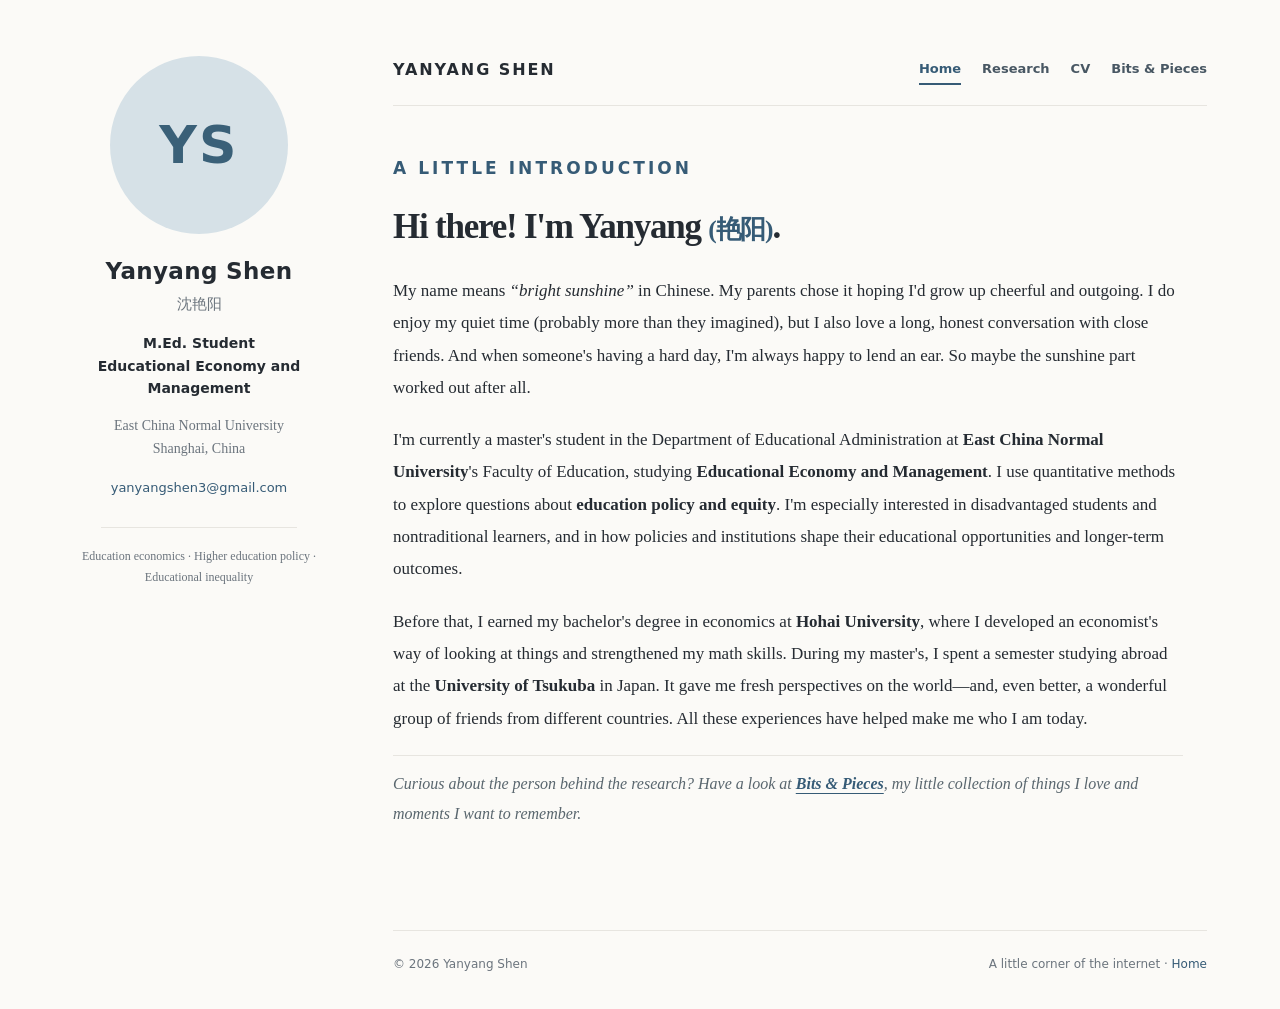
==== commit 2d610e46: "Add files via upload" ====
--- a/index.html
+++ b/index.html
@@ -6,7 +6,7 @@
   <meta name="description" content="Personal academic website of Yanyang Shen — education economics, higher education policy, and life beyond research.">
   <meta name="theme-color" content="#fbfaf7">
   <title>Home | Yanyang Shen</title>
-  <link rel="stylesheet" href="styles.css?v=2">
+  <link rel="stylesheet" href="styles.css?v=3">
   <script>
     // Show the opening animation once per browser tab/session.
     try {
@@ -47,18 +47,19 @@
           <a href="index.html" aria-current="page">Home</a>
           <a href="research.html">Research</a>
           <a href="cv.html">CV</a>
-          <a href="life.html">生活碎片</a>
+          <a href="life.html">Bits &amp; Pieces</a>
         </nav>
       </header>
       <section class="page-section home-intro" aria-labelledby="page-title">
-        <p class="eyebrow">WELCOME / 你好</p>
-        <h2 id="page-title">Hi there, I'm Yanyang.</h2>
-        <!-- This introduction is a first draft. Replace it with your own voice later. -->
-        <p>I am a master's student in Educational Economy and Management at <strong>East China Normal University</strong> in Shanghai, China.</p>
-        <p>My research interests lie in <strong>economics of education, higher education policy and evaluation, nontraditional students, postsecondary pathways, and educational inequality</strong>. I am interested in how policies and institutions shape educational opportunities and people's longer-term outcomes.</p>
-        <p>Before ECNU, I studied International Economics and Trade at Hohai University and spent an exchange term at the University of Tsukuba, Japan.</p>
-        <p class="soft-note">This introduction is still a work in progress. I'll make it more personal soon.</p>
-      </section>
+  <p class="eyebrow">A LITTLE INTRODUCTION</p>
+  <h2 id="page-title">Hi there! I'm Yanyang <span class="chinese-name-inline" lang="zh-CN">(艳阳)</span>.</h2>
+  <p>My name means <em>“bright sunshine”</em> in Chinese. My parents chose it hoping I'd grow up cheerful and outgoing. I do enjoy my quiet time (probably more than they imagined), but I also love a long, honest conversation with close friends. And when someone's having a hard day, I'm always happy to lend an ear. So maybe the sunshine part worked out after all.</p>
+  <p>I'm currently a master's student in the Department of Educational Administration at <strong>East China Normal University</strong>'s Faculty of Education, studying <strong>Educational Economy and Management</strong>. I use quantitative methods to explore questions about <strong>education policy and equity</strong>. I'm especially interested in disadvantaged students and nontraditional learners, and in how policies and institutions shape their educational opportunities and longer-term outcomes.</p>
+  <p>Before that, I earned my bachelor's degree in economics at <strong>Hohai University</strong>, where I developed an economist's way of looking at things and strengthened my math skills. During my master's, I spent a semester studying abroad at the <strong>University of Tsukuba</strong> in Japan. It gave me fresh perspectives on the world—and, even better, a wonderful group of friends from different countries. All these experiences have helped make me who I am today.</p>
+  <p class="home-closer">Curious about the person behind the research? Have a look at <a class="inline-destination" href="life.html">Bits &amp; Pieces</a>, my little collection of things I love and moments I want to remember.</p>
+</section>
+
+      
 
       <footer>
         <span>© <span class="year">2026</span> Yanyang Shen</span>
@@ -66,6 +67,6 @@
       </footer>
     </main>
   </div>
-  <script src="script.js?v=2" defer></script>
+  <script src="script.js?v=3" defer></script>
 </body>
 </html>
--- a/styles.css
+++ b/styles.css
@@ -1,4 +1,4 @@
-/* Yanyang Shen · personal academic website v2 */
+/* Yanyang Shen · personal academic website v3 */
 :root{color-scheme:light;--paper:#fbfaf7;--surface:#fff;--ink:#252b32;--muted:#6b747d;--line:#e7e5e0;--accent:#365b76;--tint:#f0f3f3;--photo:#e9eceb}
 *{box-sizing:border-box}
 html{scroll-behavior:smooth}
@@ -18,3 +18,61 @@
 @media(max-width:680px){body{font-size:15px}.site-shell{display:block;padding:22px 18px}.sidebar{position:static;max-width:500px;margin:0 auto 29px}.avatar{width:112px;height:112px;font-size:34px;margin-bottom:13px}.sidebar-rule,.small-note{display:none}.sidebar h1{font-size:21px}.affiliation,.role{margin-bottom:7px}.site-header{margin-bottom:31px}.site-header nav{gap:12px 18px}.page-section h2{font-size:27px}.home-intro h2{font-size:30px}.home-intro p{font-size:16px}.entry-heading{display:block}.entry-heading time{display:block;margin-bottom:9px}.conference-list li{grid-template-columns:58px 1fr;gap:11px}.cv-preview{padding:22px;gap:18px}.cv-paper{width:98px;min-width:98px;height:143px;padding:12px 9px}.cv-preview-copy h3{font-size:19px}.two-photos,.two-photos.reverse{grid-template-columns:1fr 1fr;gap:10px}.three-photos{grid-template-columns:repeat(2,1fr)}.three-photos figure:last-child{grid-column:1/-1;width:50%;margin:auto}.photo-strip figcaption{font-size:11px}.notebook-line{display:block}.notebook-line span+span{display:block;margin-top:4px}}
 @media(max-width:390px){.cv-preview{display:block}.cv-paper{margin:0 auto 20px}.cv-preview-copy{text-align:center}.site-header nav{gap:9px 13px}}
 @media(prefers-reduced-motion:reduce){html{scroll-behavior:auto}*,*:before,*:after{animation:none!important;transition:none!important}.opening-screen{display:none!important}}
+
+/* V3: the home voice, actual CV, complete research record, notebook-style life */
+.home-intro{max-width:790px}
+.home-intro h2{letter-spacing:-.035em}
+.home-intro .chinese-name-inline{font-family:Georgia,'Noto Serif CJK SC','Songti SC',serif;color:var(--accent);font-size:.73em;white-space:nowrap}
+.home-intro .home-closer{padding-top:13px;margin-top:17px;border-top:1px solid var(--line);font-style:italic;color:#59666e;font-size:16px}
+.inline-destination{text-decoration:underline;text-underline-offset:4px;font-weight:600}
+.pub-list .pub-authors{color:#46525c}
+.pub-list .pub-note{color:var(--muted);font-size:14px}
+.pub-list li{line-height:1.75;margin-bottom:19px}
+.conference-list .conf-status{font-size:12px;color:#4f7187;margin-top:3px}
+.conference-list .conf-meta{font-size:14px;color:#616a71}
+.project-entry{margin:0;padding:18px 0 22px;border-bottom:1px solid var(--line)}
+.project-entry:last-child{border:0}
+.project-entry .entry-heading h3{margin:0 0 5px;font-size:17px}
+.project-entry .entry-heading time{color:#69747e}
+.project-title{color:#4f5961;line-height:1.65;font-size:15px;padding-right:10px}
+.project-pi{color:var(--muted);font-size:13px;margin:4px 0 0!important}
+.project-details{margin-top:10px}
+.project-details summary{cursor:pointer;color:var(--accent);font:600 13px/1.6 system-ui,sans-serif;display:inline-flex;padding:4px 2px;list-style:none;user-select:none}
+.project-details summary::-webkit-details-marker{display:none}
+.project-details summary:hover{text-decoration:underline;text-underline-offset:3px}
+.project-details .less-text{display:none}
+.project-details[open] .more-text{display:none}
+.project-details[open] .less-text{display:inline}
+.project-details ul{background:#f4f5f3;border-left:2px solid #a9bbc4;border-radius:0 4px 4px 0;padding:15px 20px 12px 35px;margin:9px 0 2px}
+.project-details li{font-size:14px;line-height:1.75;color:#46545e;margin-bottom:10px}
+.project-details li:last-child{margin-bottom:0}
+.cv-download-card{display:flex;align-items:center;justify-content:space-between;gap:30px;border:1px solid var(--line);background:#fff;border-radius:8px;padding:29px;margin:27px 0 32px}
+.cv-download-card h3{font-size:23px;margin:3px 0 2px}
+.cv-download-card p{font-size:14px;color:var(--muted);margin-bottom:19px}
+.cv-download-card .pdf-open-link{display:block;margin-top:10px;font:13px/1.6 system-ui,sans-serif}
+.cv-sheet-stack{position:relative;width:120px;height:162px;min-width:120px;transform:rotate(-3deg);margin:0 15px}
+.cv-sheet{width:112px;height:154px;background:#fafafa;border:1px solid #e0dfd9;position:absolute;top:7px;left:7px;box-shadow:0 6px 14px #17252d1b}
+.cv-sheet.front{top:0;left:0;padding:16px 11px}
+.cv-sheet-title{height:8px;width:70%;background:#7b8b92;margin-bottom:15px}
+.cv-sheet i{display:block;height:3px;width:95%;background:#d1d7d8;margin:8px 0}
+.cv-sheet i:nth-of-type(even){width:72%}
+.cv-sheet em{display:block;height:5px;width:54%;background:#9eaeb5;margin:13px 0 7px}
+.cv-viewer-heading{margin-bottom:13px!important}
+.cv-pdf-viewer{display:block;width:100%;height:790px;max-height:78vh;border:1px solid var(--line);border-radius:5px;background:#eee}
+.life-page h2{font-family:Georgia,'Times New Roman',serif;letter-spacing:-.02em}
+.life-page .subtitle-cn{font:400 16px/1.5 'Noto Serif CJK SC','Songti SC','SimSun',serif;color:#889492;margin-left:11px;white-space:nowrap;letter-spacing:0}
+.life-page .life-intro{font:16px/1.95 Georgia,'Times New Roman',serif;color:#535c63}
+.scrapbook-entry{padding:35px 0 37px}
+.scrapbook-entry:nth-of-type(odd) h3{color:#344b59}
+.scrapbook-entry h3{font:600 22px/1.4 Georgia,'Times New Roman',serif;margin:9px 0 8px}
+.scrapbook-entry .life-caption{font:14px/1.8 Georgia,'Times New Roman',serif;margin-bottom:17px;color:#6e7a7b}
+.scrapbook-photos{max-width:580px;gap:17px;grid-template-columns:1fr 1.05fr}
+.scrapbook-entry:nth-of-type(even) .scrapbook-photos{max-width:500px;margin-left:24px}
+.scrapbook-photos.single-photo{grid-template-columns:minmax(0,310px)}
+.scrapbook-photos .photo-slot.vertical{aspect-ratio:3/4}
+.scrapbook-photos .photo-slot.landscape{aspect-ratio:4/3}
+.scrapbook-photos .photo-slot.square{aspect-ratio:1/1}
+.scrapbook-photos .scrap-photo:nth-child(2){padding-top:17px}
+.scrapbook-photos .photo-slot{border-color:#ccd6d2;background:#eeefeb;color:#a2adaa}
+.scrapbook-photos figcaption{font-size:11px;font-family:Georgia,'Times New Roman',serif;font-style:italic}
+@media(max-width:680px){.cv-pdf-viewer{height:490px;max-height:none}.cv-download-card{padding:19px}.cv-sheet-stack{min-width:75px;width:75px;height:100px;margin-right:0}.cv-sheet{width:72px;height:98px}.cv-sheet.front{padding:8px}.cv-sheet-title{height:5px;margin-bottom:8px}.cv-sheet i{margin:4px 0}.cv-sheet em{margin:8px 0 5px}.scrapbook-entry:nth-of-type(even) .scrapbook-photos{margin-left:0}.scrapbook-photos{gap:10px}.scrapbook-photos .scrap-photo:nth-child(2){padding-top:10px}.life-page .subtitle-cn{display:inline-block;margin-left:7px;font-size:13px}}
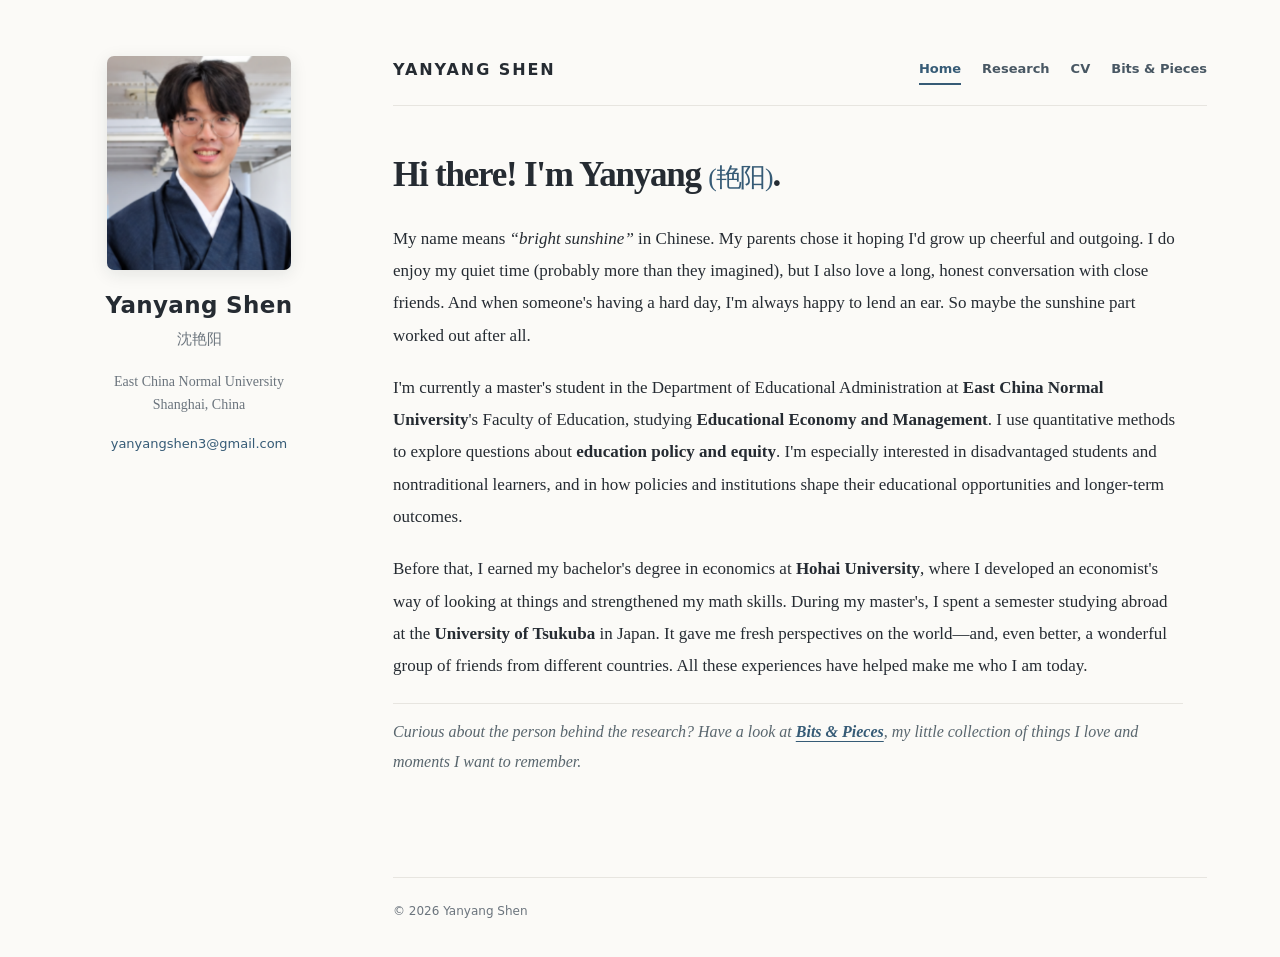
==== commit 21be4a69: "Add files via upload" ====
--- a/index.html
+++ b/index.html
@@ -1,13 +1,14 @@
 <!DOCTYPE html>
+
 <html lang="en">
 <head>
-  <meta charset="utf-8">
-  <meta name="viewport" content="width=device-width, initial-scale=1">
-  <meta name="description" content="Personal academic website of Yanyang Shen — education economics, higher education policy, and life beyond research.">
-  <meta name="theme-color" content="#fbfaf7">
-  <title>Home | Yanyang Shen</title>
-  <link rel="stylesheet" href="styles.css?v=3">
-  <script>
+<meta charset="utf-8"/>
+<meta content="width=device-width, initial-scale=1" name="viewport"/>
+<meta content="Personal academic website of Yanyang Shen — education economics, higher education policy, and life beyond research." name="description"/>
+<meta content="#fbfaf7" name="theme-color"/>
+<title>Home | Yanyang Shen</title>
+<link href="styles.css?v=5" rel="stylesheet"/>
+<script>
     // Show the opening animation once per browser tab/session.
     try {
       if (!sessionStorage.getItem('ys-intro-seen') && !window.matchMedia('(prefers-reduced-motion: reduce)').matches) {
@@ -17,56 +18,50 @@
   </script>
 </head>
 <body data-page="home">
-  <div class="opening-screen" aria-hidden="true">
-    <div class="opening-inner">
-      <span class="opening-small">WELCOME TO MY LITTLE CORNER</span>
-      <span class="opening-name">Yanyang Shen</span>
-      <span class="opening-rule"></span>
-      <span class="opening-foot">RESEARCH <span aria-hidden="true">·</span> LIFE <span aria-hidden="true">·</span> NOTES</span>
-    </div>
-  </div>
-  <div class="site-shell">
-    <aside class="sidebar" aria-label="Personal profile">
-      <div class="avatar" aria-label="Portrait placeholder">YS</div>
-      <!-- When ready, replace the avatar above with:
-           <img class="avatar portrait" src="images/profile.jpg" alt="Portrait of Yanyang Shen">
-      -->
-      <h1>Yanyang Shen</h1>
-      <p class="name-chinese" lang="zh-CN">沈艳阳</p>
-      <p class="role">M.Ed. Student<br>Educational Economy and Management</p>
-      <p class="affiliation">East China Normal University<br>Shanghai, China</p>
-      <a class="email" href="mailto:yanyangshen3@gmail.com">yanyangshen3@gmail.com</a>
-      <div class="sidebar-rule"></div>
-      <p class="small-note">Education economics · Higher education policy · Educational inequality</p>
-    </aside>
+<div aria-hidden="true" class="opening-screen">
+<div class="opening-inner">
+<span class="opening-small">WELCOME TO MY LITTLE CORNER</span>
+<span class="opening-name">Yanyang Shen</span>
+<span class="opening-rule"></span>
+<span class="opening-foot">RESEARCH <span aria-hidden="true">·</span> LIFE <span aria-hidden="true">·</span> NOTES</span>
+</div>
+</div>
+<div class="site-shell">
+<aside aria-label="Personal profile" class="sidebar">
+<img alt="Portrait of Yanyang Shen" class="avatar portrait" decoding="async" height="324" src="images/profile.png" width="279"/>
 
-    <main class="content" id="main-content">
-      <header class="site-header">
-        <a class="brand" href="index.html" aria-label="Yanyang Shen — Home">YANYANG SHEN</a>
-        <nav aria-label="Main navigation">
-          <a href="index.html" aria-current="page">Home</a>
-          <a href="research.html">Research</a>
-          <a href="cv.html">CV</a>
-          <a href="life.html">Bits &amp; Pieces</a>
-        </nav>
-      </header>
-      <section class="page-section home-intro" aria-labelledby="page-title">
-  <p class="eyebrow">A LITTLE INTRODUCTION</p>
-  <h2 id="page-title">Hi there! I'm Yanyang <span class="chinese-name-inline" lang="zh-CN">(艳阳)</span>.</h2>
-  <p>My name means <em>“bright sunshine”</em> in Chinese. My parents chose it hoping I'd grow up cheerful and outgoing. I do enjoy my quiet time (probably more than they imagined), but I also love a long, honest conversation with close friends. And when someone's having a hard day, I'm always happy to lend an ear. So maybe the sunshine part worked out after all.</p>
-  <p>I'm currently a master's student in the Department of Educational Administration at <strong>East China Normal University</strong>'s Faculty of Education, studying <strong>Educational Economy and Management</strong>. I use quantitative methods to explore questions about <strong>education policy and equity</strong>. I'm especially interested in disadvantaged students and nontraditional learners, and in how policies and institutions shape their educational opportunities and longer-term outcomes.</p>
-  <p>Before that, I earned my bachelor's degree in economics at <strong>Hohai University</strong>, where I developed an economist's way of looking at things and strengthened my math skills. During my master's, I spent a semester studying abroad at the <strong>University of Tsukuba</strong> in Japan. It gave me fresh perspectives on the world—and, even better, a wonderful group of friends from different countries. All these experiences have helped make me who I am today.</p>
-  <p class="home-closer">Curious about the person behind the research? Have a look at <a class="inline-destination" href="life.html">Bits &amp; Pieces</a>, my little collection of things I love and moments I want to remember.</p>
+<h1>Yanyang Shen</h1>
+<p class="name-chinese" lang="zh-CN">沈艳阳</p>
+
+<p class="affiliation">East China Normal University<br/>Shanghai, China</p>
+<a class="email" href="mailto:yanyangshen3@gmail.com">yanyangshen3@gmail.com</a>
+
+
+</aside>
+<main class="content" id="main-content">
+<header class="site-header">
+<a aria-label="Yanyang Shen — Home" class="brand" href="index.html">YANYANG SHEN</a>
+<nav aria-label="Main navigation">
+<a aria-current="page" href="index.html">Home</a>
+<a href="research.html">Research</a>
+<a href="cv.html">CV</a>
+<a href="life.html">Bits &amp; Pieces</a>
+</nav>
+</header>
+<section aria-labelledby="page-title" class="page-section home-intro">
+
+<h2 id="page-title">Hi there! I'm Yanyang <span class="chinese-name-inline" lang="zh-CN">(艳阳)</span>.</h2>
+<p>My name means <em>“bright sunshine”</em> in Chinese. My parents chose it hoping I'd grow up cheerful and outgoing. I do enjoy my quiet time (probably more than they imagined), but I also love a long, honest conversation with close friends. And when someone's having a hard day, I'm always happy to lend an ear. So maybe the sunshine part worked out after all.</p>
+<p>I'm currently a master's student in the Department of Educational Administration at <strong>East China Normal University</strong>'s Faculty of Education, studying <strong>Educational Economy and Management</strong>. I use quantitative methods to explore questions about <strong>education policy and equity</strong>. I'm especially interested in disadvantaged students and nontraditional learners, and in how policies and institutions shape their educational opportunities and longer-term outcomes.</p>
+<p>Before that, I earned my bachelor's degree in economics at <strong>Hohai University</strong>, where I developed an economist's way of looking at things and strengthened my math skills. During my master's, I spent a semester studying abroad at the <strong>University of Tsukuba</strong> in Japan. It gave me fresh perspectives on the world—and, even better, a wonderful group of friends from different countries. All these experiences have helped make me who I am today.</p>
+<p class="home-closer">Curious about the person behind the research? Have a look at <a class="inline-destination" href="life.html">Bits &amp; Pieces</a>, my little collection of things I love and moments I want to remember.</p>
 </section>
+<footer>
+<span>© <span class="year">2026</span> Yanyang Shen</span>
 
-      
-
-      <footer>
-        <span>© <span class="year">2026</span> Yanyang Shen</span>
-        <span>A little corner of the internet · <a href="index.html">Home</a></span>
-      </footer>
-    </main>
-  </div>
-  <script src="script.js?v=3" defer></script>
+</footer>
+</main>
+</div>
+<script defer="" src="script.js?v=5"></script>
 </body>
 </html>
--- a/styles.css
+++ b/styles.css
@@ -76,3 +76,85 @@
 .scrapbook-photos .photo-slot{border-color:#ccd6d2;background:#eeefeb;color:#a2adaa}
 .scrapbook-photos figcaption{font-size:11px;font-family:Georgia,'Times New Roman',serif;font-style:italic}
 @media(max-width:680px){.cv-pdf-viewer{height:490px;max-height:none}.cv-download-card{padding:19px}.cv-sheet-stack{min-width:75px;width:75px;height:100px;margin-right:0}.cv-sheet{width:72px;height:98px}.cv-sheet.front{padding:8px}.cv-sheet-title{height:5px;margin-bottom:8px}.cv-sheet i{margin:4px 0}.cv-sheet em{margin:8px 0 5px}.scrapbook-entry:nth-of-type(even) .scrapbook-photos{margin-left:0}.scrapbook-photos{gap:10px}.scrapbook-photos .scrap-photo:nth-child(2){padding-top:10px}.life-page .subtitle-cn{display:inline-block;margin-left:7px;font-size:13px}}
+
+/* V4: personal notebook with actual photographs from user's document */
+.memory-chapter{padding:38px 0 41px;border-bottom:1px solid var(--line)}
+.memory-chapter:last-of-type{border-bottom:0}
+.memory-marker{font:600 10px/1.5 system-ui,sans-serif;letter-spacing:.18em;color:#90a09f}
+.memory-chapter h3{font:500 clamp(21px,2.3vw,27px)/1.35 Georgia,serif;letter-spacing:-.02em;margin:9px 0 16px;color:#354958}
+.memory-chapter p{font:15px/1.94 Georgia,'Times New Roman',serif;color:#4b5760;max-width:720px;margin-bottom:18px}
+.memory-chapter em{color:#384d5b}
+.memory-photo{margin:0;min-width:0;max-width:100%}
+.memory-photo a{display:block;line-height:0}
+.memory-photo img{display:block;width:100%;height:auto;max-height:380px;object-fit:contain;object-position:left center;border-radius:3px;box-shadow:0 3px 16px #19242c12}
+.memory-photo figcaption{font:italic 12px/1.65 Georgia,serif;color:#829091;margin:8px 0 0}
+.memory-feature{max-width:460px;margin:20px 0 22px}
+.memory-feature .compact{max-width:350px}.memory-feature .calligraphy-photo{max-width:270px}.memory-feature .award-photo{max-width:290px}.memory-feature .group-photo{max-width:400px}
+.travel-gallery{display:grid;grid-template-columns:repeat(3,minmax(0,1fr));column-gap:18px;row-gap:24px;margin:22px 0 11px;align-items:start}
+.travel-gallery .memory-photo:nth-child(3n+2){padding-top:23px}
+.travel-gallery img{height:180px;object-fit:cover;object-position:center;max-height:none}
+.memory-pair{display:grid;grid-template-columns:minmax(0,.8fr) minmax(0,1fr);align-items:start;gap:21px;max-width:650px;margin:20px 0 24px}
+.memory-pair img{max-height:310px;object-fit:contain;object-position:left top}
+.memory-pair .memory-photo:nth-child(2){padding-top:19px}
+.endnote{font:italic 15px/1.8 Georgia,serif;color:#83908f;margin:30px 0 0}
+@media(max-width:740px){.travel-gallery{grid-template-columns:repeat(2,minmax(0,1fr));gap:15px}.travel-gallery img{height:170px}.travel-gallery .memory-photo:nth-child(3n+2){padding-top:0}.travel-gallery .memory-photo:nth-child(even){padding-top:18px}}
+@media(max-width:480px){.travel-gallery{gap:11px}.travel-gallery img{height:136px}.memory-pair{gap:12px}.memory-pair img{max-height:245px}.memory-photo figcaption{font-size:11px}.memory-chapter{padding:30px 0}.memory-chapter p{font-size:14px}}
+
+
+/* V5 polish: restrained sidebar, personal photo and natural photo dimensions. */
+.sidebar img.avatar.portrait {
+  display:block;
+  width:min(100%,184px);
+  height:auto;
+  aspect-ratio:279/324;
+  object-fit:cover;
+  object-position:center top;
+  border-radius:7px;
+  background:transparent;
+  box-shadow:0 4px 17px rgba(24,36,44,.10);
+  margin:0 auto 21px;
+  letter-spacing:normal;
+}
+.sidebar .name-chinese { margin:7px 0 17px; }
+.sidebar .affiliation { margin-top:0; }
+/* Use system Kai-style fonts for Chinese characters, without bundling fonts. */
+[lang="zh-CN"], .name-chinese, .home-intro .chinese-name-inline {
+  font-family:'Kaiti SC','STKaiti','KaiTi','楷体','Kaiti','DFKai-SB','KaiTi_GB2312',serif;
+  font-weight:400;
+  font-style:normal;
+}
+/* Original V4 used width:100% with max-height and object-fit:contain,
+   which letterboxed tall photographs inside the image box. Use intrinsic
+   ratio and place the frame/shadow directly around the visible photograph. */
+.memory-photo:not(.travel-photo) img {
+  width:auto;
+  max-width:100%;
+  height:auto;
+  max-height:420px;
+  object-fit:initial;
+  object-position:initial;
+}
+.memory-photo.calligraphy-photo img { max-height:495px; }
+.memory-pair .memory-photo img { max-height:330px; }
+/* Only travel-gallery images are intentionally cropped into consistent tiles. */
+.travel-gallery .memory-photo img {
+  display:block;
+  width:100%;
+  max-width:100%;
+  height:180px;
+  max-height:none;
+  object-fit:cover;
+  object-position:center;
+}
+@media(max-width:980px){
+  .sidebar img.avatar.portrait {width:min(100%,158px)}
+}
+@media(max-width:680px){
+  .sidebar img.avatar.portrait {width:125px; margin-bottom:12px}
+  .sidebar .name-chinese {margin:5px 0 9px}
+  .travel-gallery .memory-photo img {height:170px}
+}
+@media(max-width:480px){
+  .travel-gallery .memory-photo img {height:136px}
+  .memory-pair .memory-photo img {max-height:250px}
+}
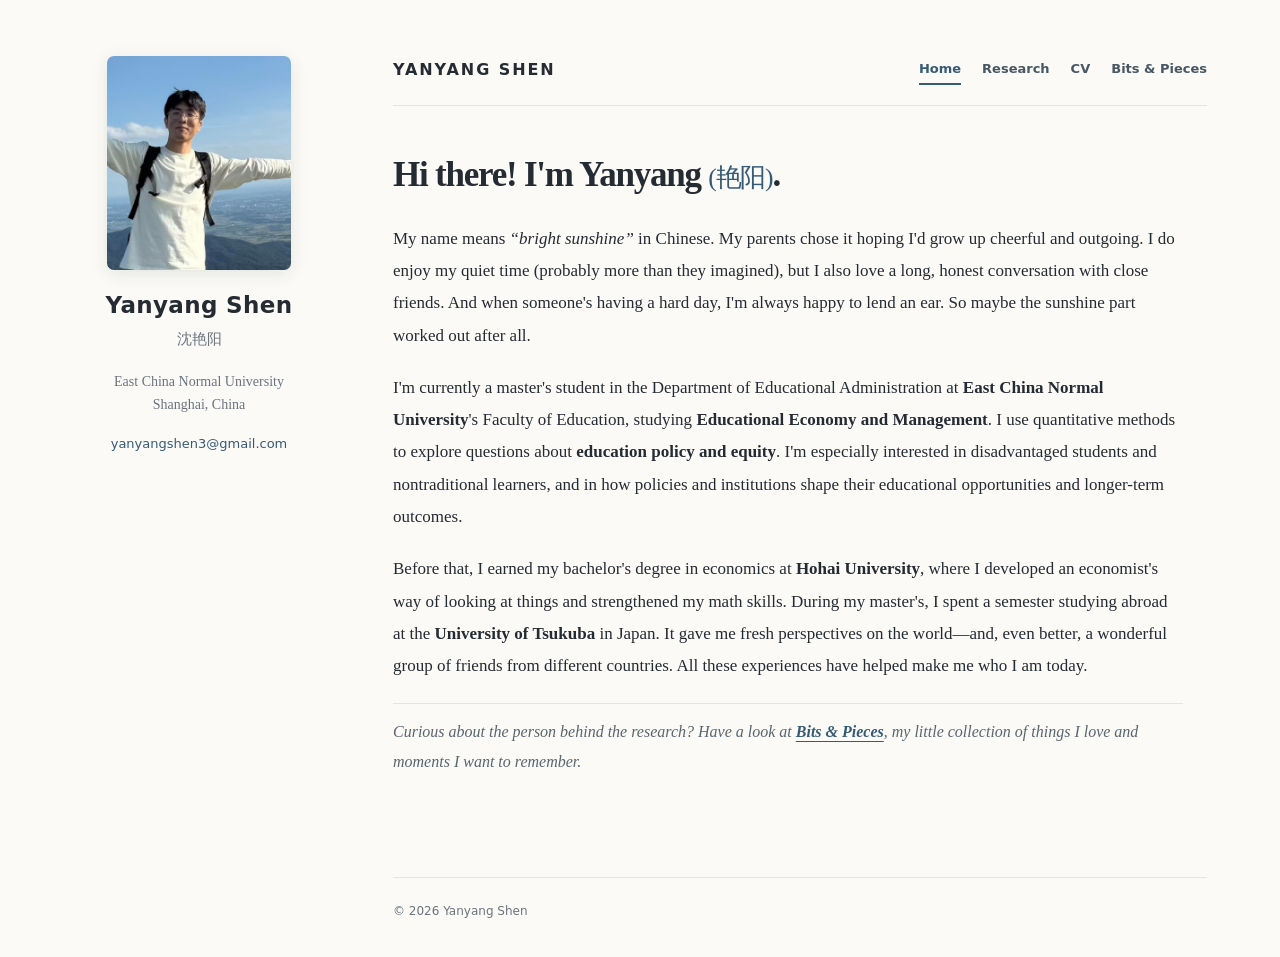
==== commit 9886a924: "Add files via upload" ====
--- a/index.html
+++ b/index.html
@@ -7,7 +7,7 @@
 <meta content="Personal academic website of Yanyang Shen — education economics, higher education policy, and life beyond research." name="description"/>
 <meta content="#fbfaf7" name="theme-color"/>
 <title>Home | Yanyang Shen</title>
-<link href="styles.css?v=5" rel="stylesheet"/>
+<link href="styles.css?v=6" rel="stylesheet"/>
 <script>
     // Show the opening animation once per browser tab/session.
     try {
@@ -28,7 +28,7 @@
 </div>
 <div class="site-shell">
 <aside aria-label="Personal profile" class="sidebar">
-<img alt="Portrait of Yanyang Shen" class="avatar portrait" decoding="async" height="324" src="images/profile.png" width="279"/>
+<img alt="Portrait of Yanyang Shen" class="avatar portrait" decoding="async" height="324" src="images/profile.png?v=6" width="279"/>
 
 <h1>Yanyang Shen</h1>
 <p class="name-chinese" lang="zh-CN">沈艳阳</p>
--- a/styles.css
+++ b/styles.css
@@ -158,3 +158,22 @@
   .travel-gallery .memory-photo img {height:136px}
   .memory-pair .memory-photo img {max-height:250px}
 }
+
+
+/* V6: handcrafted galleries for travel, calligraphy, school outreach and Tsukuba memories. */
+.calligraphy-pair { grid-template-columns:minmax(0,0.75fr) minmax(0,1.15fr);max-width:760px;align-items:center;gap:22px; }
+.calligraphy-pair .memory-photo:nth-child(2){padding-top:0;}
+.calligraphy-pair .calligraphy-photo{max-width:260px;}
+.calligraphy-pair .temple-photo{max-width:420px;}
+.calligraphy-pair .temple-photo img{max-height:none;width:100%;height:auto;}
+.exchange-gallery,.memory-teaching-grid{display:grid;grid-template-columns:repeat(2,minmax(0,1fr));gap:24px 19px;align-items:start;max-width:730px;margin:24px 0 13px;}
+.exchange-gallery .memory-photo img,.memory-teaching-grid .memory-photo img{display:block;width:100%;max-width:100%;height:auto;max-height:none;object-fit:initial;}
+.exchange-gallery .memory-photo:nth-child(2),.memory-teaching-grid .memory-photo:nth-child(2){padding-top:19px;}
+.exchange-gallery .memory-photo:nth-child(4),.memory-teaching-grid .memory-photo:nth-child(3){padding-top:10px;}
+.memory-teaching-grid .memory-photo:first-child{max-width:none;}
+.memory-teaching-grid .memory-photo:first-child img{width:100%;}
+@media(max-width:600px){
+  .calligraphy-pair{gap:12px;}
+  .exchange-gallery,.memory-teaching-grid{gap:16px 12px;}
+  .exchange-gallery .memory-photo:nth-child(2),.memory-teaching-grid .memory-photo:nth-child(2){padding-top:9px;}
+}
